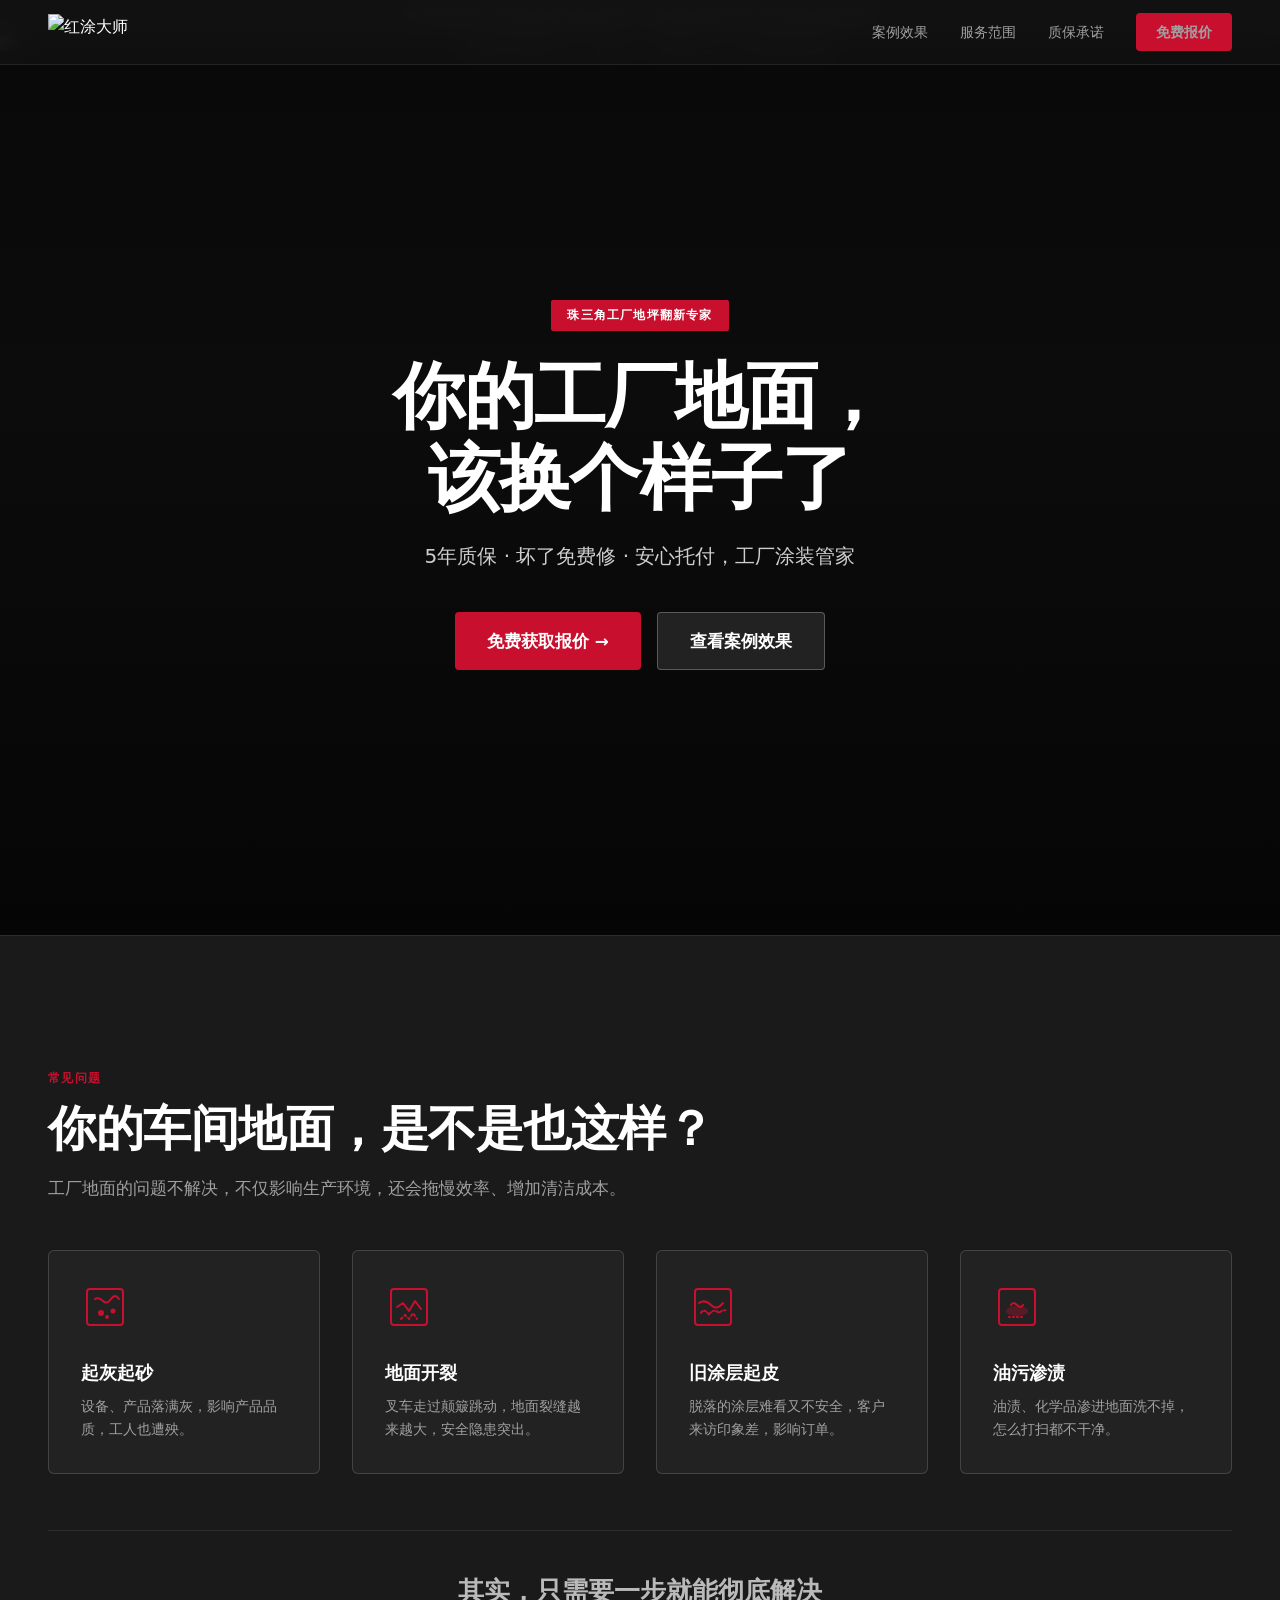
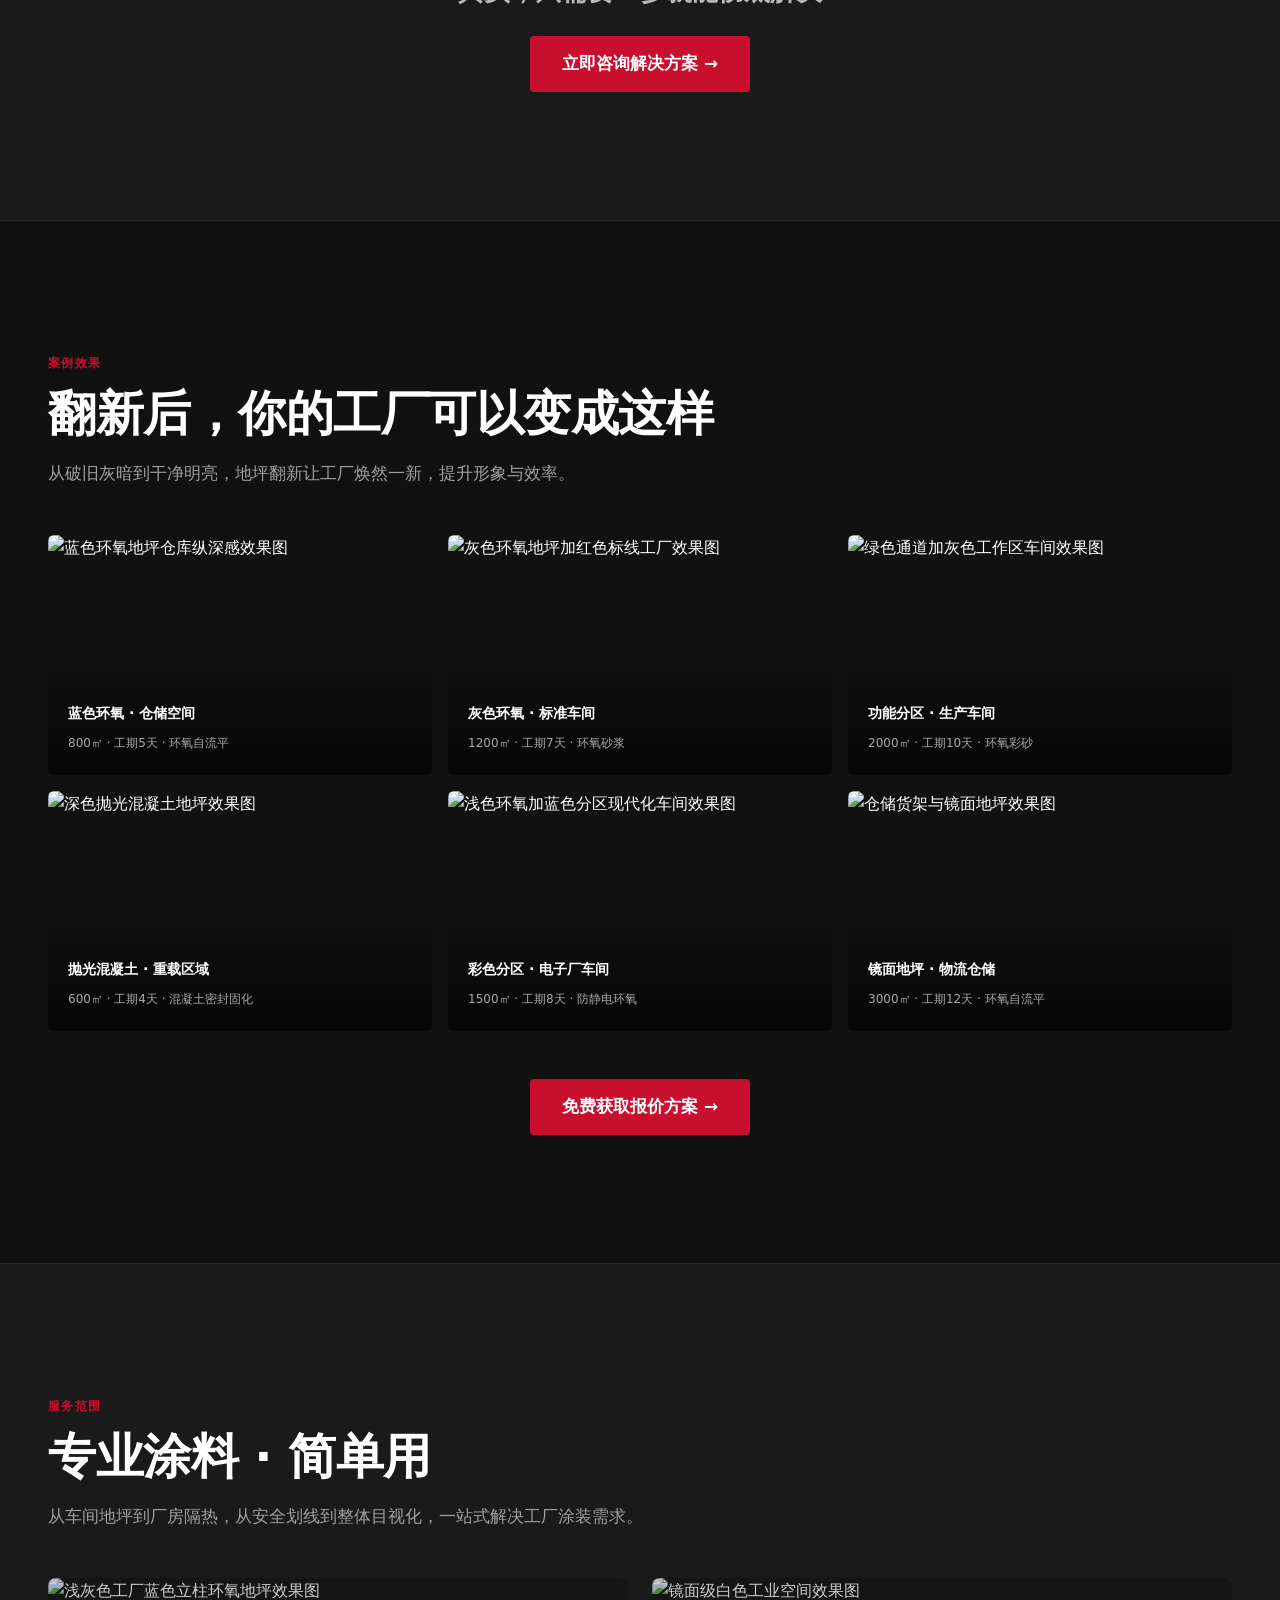
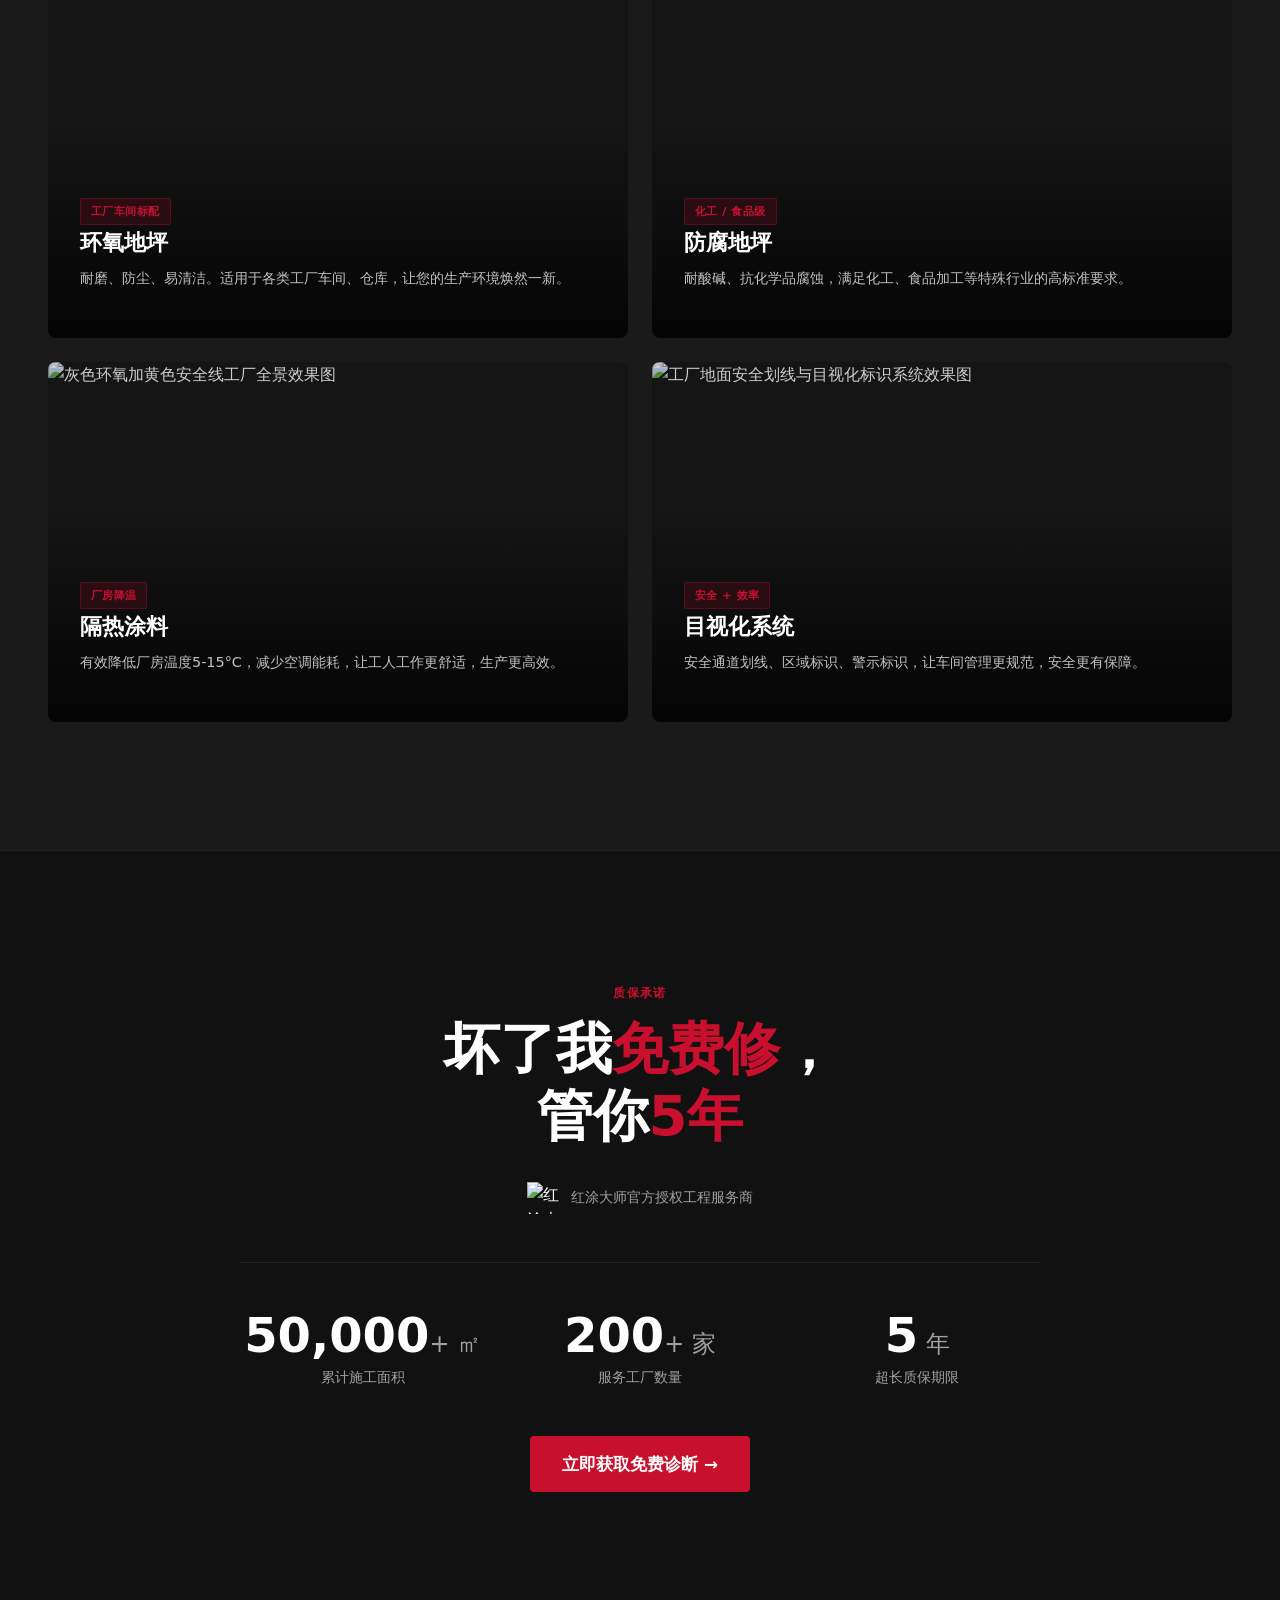
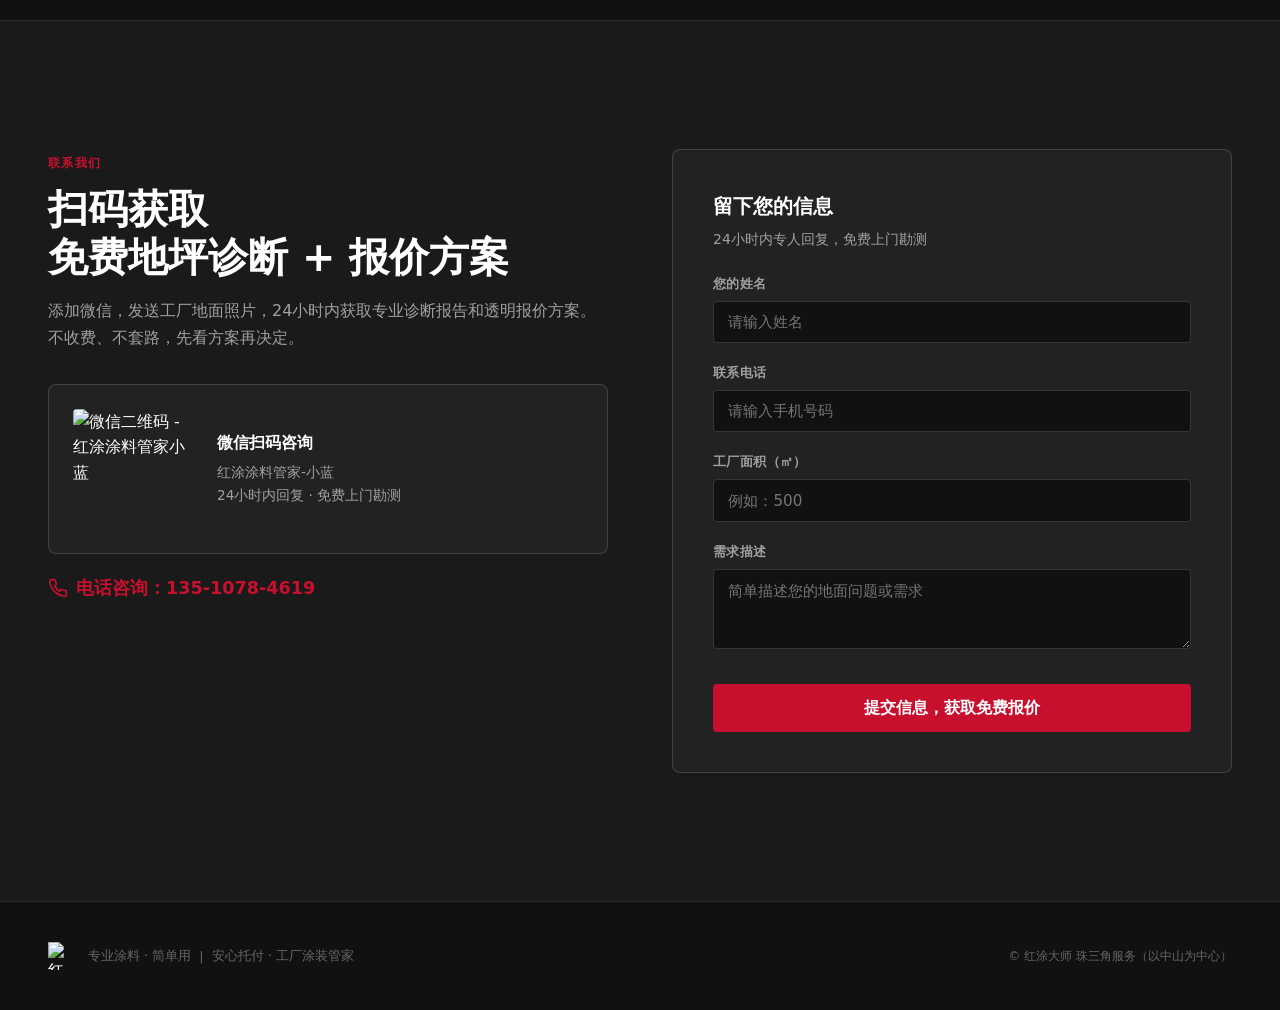
==== index.html @ c8023816 "Deploy website" ====
<!DOCTYPE html>
<html lang="zh-CN">
<head>
<meta charset="UTF-8">
<meta name="viewport" content="width=device-width, initial-scale=1.0">
<title>红涂大师 — 珠三角工厂地坪翻新专家</title>
<style>
:root {
  --color-canvas: #111111;
  --color-surface: #1a1a1a;
  --color-surface-2: #222222;
  --color-ink: #ffffff;
  --color-muted: #a0a0a0;
  --color-muted-2: #666666;
  --color-brand: #C8102E;
  --color-brand-dark: #a00d24;
  --color-overlay: rgba(0, 0, 0, 0.65);
  --color-overlay-heavy: rgba(0, 0, 0, 0.8);
  --color-rule: rgba(255, 255, 255, 0.08);
  --color-rule-light: rgba(255, 255, 255, 0.15);
  --font-display: system-ui, -apple-system, "PingFang SC", "Microsoft YaHei", sans-serif;
  --font-body: system-ui, -apple-system, "PingFang SC", "Hiragino Sans GB", "Microsoft YaHei", sans-serif;
  --max-width: 1280px;
  --section-padding: clamp(4rem, 10vw, 8rem);
  --side-padding: clamp(1.25rem, 4vw, 3rem);
}

*, *::before, *::after {
  box-sizing: border-box;
  margin: 0;
  padding: 0;
}

html {
  scroll-behavior: smooth;
  -webkit-text-size-adjust: 100%;
}

body {
  font-family: var(--font-body);
  background-color: var(--color-canvas);
  color: var(--color-ink);
  line-height: 1.6;
  font-size: 16px;
  overflow-x: hidden;
  -webkit-font-smoothing: antialiased;
}

img {
  max-width: 100%;
  height: auto;
  display: block;
}

a {
  color: inherit;
  text-decoration: none;
}

/* ── Disclaimer ── */
.disclaimer {
  background: var(--color-surface-2);
  color: var(--color-muted);
  font-size: 0.75rem;
  text-align: center;
  padding: 0.5rem var(--side-padding);
  line-height: 1.5;
  border-bottom: 1px solid var(--color-rule);
}

/* ── Header ── */
.site-header {
  position: fixed;
  top: 0;
  left: 0;
  right: 0;
  z-index: 100;
  background: rgba(17, 17, 17, 0.92);
  backdrop-filter: blur(12px);
  -webkit-backdrop-filter: blur(12px);
  border-bottom: 1px solid var(--color-rule);
  padding: 0 var(--side-padding);
}

.header-inner {
  max-width: var(--max-width);
  margin: 0 auto;
  display: flex;
  align-items: center;
  justify-content: space-between;
  height: 64px;
}

.logo-link img {
  height: 36px;
  width: auto;
}

.header-nav {
  display: flex;
  align-items: center;
  gap: 2rem;
}

.header-nav a {
  font-size: 0.875rem;
  color: var(--color-muted);
  transition: color 0.2s;
}

.header-nav a:hover {
  color: var(--color-ink);
}

.header-cta {
  display: inline-flex;
  align-items: center;
  background: var(--color-brand);
  color: #fff;
  font-size: 0.875rem;
  font-weight: 600;
  padding: 0.5rem 1.25rem;
  border-radius: 4px;
  transition: background 0.2s;
}

.header-cta:hover {
  background: var(--color-brand-dark);
}

/* ── Hero ── */
.hero {
  position: relative;
  min-height: 100vh;
  display: flex;
  align-items: center;
  justify-content: center;
  text-align: center;
  overflow: hidden;
}

.hero-bg {
  position: absolute;
  inset: 0;
  z-index: 0;
}

.hero-bg img {
  width: 100%;
  height: 100%;
  object-fit: cover;
}

.hero-overlay {
  position: absolute;
  inset: 0;
  background: linear-gradient(
    to bottom,
    rgba(0, 0, 0, 0.5) 0%,
    rgba(0, 0, 0, 0.3) 40%,
    rgba(0, 0, 0, 0.7) 100%
  );
  z-index: 1;
}

.hero-content {
  position: relative;
  z-index: 2;
  max-width: 860px;
  padding: var(--section-padding) var(--side-padding);
}

.hero-badge {
  display: inline-block;
  background: var(--color-brand);
  color: #fff;
  font-size: 0.75rem;
  font-weight: 700;
  letter-spacing: 0.1em;
  padding: 0.35rem 1rem;
  border-radius: 2px;
  margin-bottom: 1.5rem;
  text-transform: uppercase;
}

.hero h1 {
  font-family: var(--font-display);
  font-size: clamp(2.5rem, 6vw, 4.5rem);
  font-weight: 800;
  line-height: 1.15;
  letter-spacing: -0.02em;
  margin-bottom: 1.25rem;
}

.hero-sub {
  font-size: clamp(1rem, 2vw, 1.25rem);
  color: rgba(255, 255, 255, 0.8);
  margin-bottom: 2.5rem;
  line-height: 1.6;
}

.hero-cta-group {
  display: flex;
  flex-wrap: wrap;
  gap: 1rem;
  justify-content: center;
}

.btn-primary {
  display: inline-flex;
  align-items: center;
  gap: 0.5rem;
  background: var(--color-brand);
  color: #fff;
  font-size: 1.05rem;
  font-weight: 700;
  padding: 0.9rem 2rem;
  border-radius: 4px;
  transition: background 0.2s, transform 0.15s;
}

.btn-primary:hover {
  background: var(--color-brand-dark);
  transform: translateY(-1px);
}

.btn-secondary {
  display: inline-flex;
  align-items: center;
  gap: 0.5rem;
  background: rgba(255, 255, 255, 0.1);
  border: 1px solid rgba(255, 255, 255, 0.25);
  color: #fff;
  font-size: 1.05rem;
  font-weight: 600;
  padding: 0.9rem 2rem;
  border-radius: 4px;
  transition: background 0.2s;
}

.btn-secondary:hover {
  background: rgba(255, 255, 255, 0.18);
}

/* ── Focus & Motion ── */
a:focus-visible,
button:focus-visible,
input:focus-visible,
select:focus-visible,
textarea:focus-visible {
  outline: 2px solid var(--color-brand);
  outline-offset: 2px;
}

@media (prefers-reduced-motion: reduce) {
  html { scroll-behavior: auto; }
  *, *::before, *::after {
    transition-duration: 0s !important;
    animation-duration: 0s !important;
  }
}

/* ── Section common ── */
.section {
  padding: var(--section-padding) var(--side-padding);
}

.section-inner {
  max-width: var(--max-width);
  margin: 0 auto;
}

.section-label {
  display: inline-block;
  font-size: 0.75rem;
  font-weight: 700;
  color: var(--color-brand);
  letter-spacing: 0.12em;
  text-transform: uppercase;
  margin-bottom: 0.75rem;
}

.section-title {
  font-family: var(--font-display);
  font-size: clamp(1.75rem, 4vw, 3rem);
  font-weight: 800;
  line-height: 1.2;
  letter-spacing: -0.01em;
  margin-bottom: 1rem;
}

.section-desc {
  font-size: 1.05rem;
  color: var(--color-muted);
  max-width: 640px;
  line-height: 1.7;
}

/* ── Pain Points ── */
.pain-section {
  background: var(--color-surface);
  border-top: 1px solid var(--color-rule);
  border-bottom: 1px solid var(--color-rule);
}

.pain-grid {
  display: grid;
  grid-template-columns: repeat(auto-fit, minmax(260px, 1fr));
  gap: 2rem;
  margin-top: 3rem;
}

.pain-card {
  padding: 2rem;
  background: var(--color-surface-2);
  border: 1px solid var(--color-rule-light);
  border-radius: 6px;
}

.pain-icon {
  width: 48px;
  height: 48px;
  margin-bottom: 1.25rem;
  color: var(--color-brand);
}

.pain-card h3 {
  font-size: 1.1rem;
  font-weight: 700;
  margin-bottom: 0.5rem;
}

.pain-card p {
  font-size: 0.9rem;
  color: var(--color-muted);
  line-height: 1.6;
}

.pain-cta {
  text-align: center;
  margin-top: 3.5rem;
  padding-top: 2.5rem;
  border-top: 1px solid var(--color-rule);
}

.pain-cta p {
  font-size: clamp(1.25rem, 2.5vw, 1.6rem);
  font-weight: 600;
  color: rgba(255, 255, 255, 0.7);
  margin-bottom: 1.5rem;
}

/* ── Gallery ── */
.gallery-section {
  background: var(--color-canvas);
}

.gallery-grid {
  display: grid;
  grid-template-columns: repeat(3, 1fr);
  gap: 1rem;
  margin-top: 3rem;
}

.gallery-item {
  position: relative;
  border-radius: 6px;
  overflow: hidden;
  aspect-ratio: 16 / 10;
}

.gallery-item img {
  width: 100%;
  height: 100%;
  object-fit: cover;
  transition: transform 0.4s ease;
}

.gallery-item:hover img {
  transform: scale(1.03);
}

.gallery-item-overlay {
  position: absolute;
  inset: 0;
  background: linear-gradient(to top, rgba(0,0,0,0.7) 0%, transparent 50%);
  display: flex;
  align-items: flex-end;
  padding: 1.25rem;
}

.gallery-item-info h4 {
  font-size: 0.9rem;
  font-weight: 600;
  margin-bottom: 0.25rem;
}

.gallery-item-info span {
  font-size: 0.75rem;
  color: rgba(255, 255, 255, 0.65);
}

.gallery-cta {
  text-align: center;
  margin-top: 3rem;
}

/* ── Services ── */
.services-section {
  background: var(--color-surface);
  border-top: 1px solid var(--color-rule);
}

.services-grid {
  display: grid;
  grid-template-columns: repeat(2, 1fr);
  gap: 1.5rem;
  margin-top: 3rem;
}

.service-card {
  position: relative;
  border-radius: 8px;
  overflow: hidden;
  min-height: 360px;
  display: flex;
  align-items: flex-end;
}

.service-card-bg {
  position: absolute;
  inset: 0;
}

.service-card-bg img {
  width: 100%;
  height: 100%;
  object-fit: cover;
}

.service-card-overlay {
  position: absolute;
  inset: 0;
  background: linear-gradient(to top, rgba(0,0,0,0.85) 0%, rgba(0,0,0,0.2) 60%);
}

.service-card-content {
  position: relative;
  z-index: 2;
  padding: 2rem;
  width: 100%;
}

.service-card-content h3 {
  font-size: 1.4rem;
  font-weight: 700;
  margin-bottom: 0.5rem;
}

.service-card-content p {
  font-size: 0.9rem;
  color: rgba(255, 255, 255, 0.75);
  line-height: 1.5;
  margin-bottom: 1rem;
}

.service-tag {
  display: inline-block;
  font-size: 0.7rem;
  font-weight: 700;
  color: var(--color-brand);
  background: rgba(200, 16, 46, 0.15);
  border: 1px solid rgba(200, 16, 46, 0.3);
  padding: 0.2rem 0.6rem;
  border-radius: 2px;
  letter-spacing: 0.05em;
}

/* ── Trust ── */
.trust-section {
  background: var(--color-canvas);
  text-align: center;
  border-top: 1px solid var(--color-rule);
}

.trust-hero-text {
  font-family: var(--font-display);
  font-size: clamp(2rem, 5vw, 3.5rem);
  font-weight: 800;
  line-height: 1.2;
  margin-bottom: 1rem;
}

.trust-hero-text span {
  color: var(--color-brand);
}

.trust-logo-line {
  display: flex;
  align-items: center;
  justify-content: center;
  gap: 0.75rem;
  margin-top: 2rem;
  margin-bottom: 3rem;
}

.trust-logo-line img {
  height: 32px;
  width: auto;
}

.trust-logo-line span {
  font-size: 0.9rem;
  color: var(--color-muted);
  font-weight: 500;
}

.trust-stats {
  display: grid;
  grid-template-columns: repeat(3, 1fr);
  gap: 2rem;
  max-width: 800px;
  margin: 0 auto;
  padding-top: 3rem;
  border-top: 1px solid var(--color-rule);
}

.trust-stat-value {
  font-family: var(--font-display);
  font-size: clamp(2rem, 4vw, 3rem);
  font-weight: 800;
  color: var(--color-ink);
  line-height: 1;
  margin-bottom: 0.5rem;
}

.trust-stat-value span {
  font-size: 0.5em;
  font-weight: 500;
  color: var(--color-muted);
}

.trust-stat-label {
  font-size: 0.85rem;
  color: var(--color-muted);
}

/* ── CTA / Contact ── */
.contact-section {
  background: var(--color-surface);
  border-top: 1px solid var(--color-rule);
}

.contact-inner {
  display: grid;
  grid-template-columns: 1fr 1fr;
  gap: 4rem;
  align-items: start;
}

.contact-left h2 {
  font-size: clamp(1.75rem, 3.5vw, 2.5rem);
  font-weight: 800;
  line-height: 1.2;
  margin-bottom: 1rem;
}

.contact-left p {
  font-size: 1rem;
  color: var(--color-muted);
  line-height: 1.7;
  margin-bottom: 2rem;
}

.qr-block {
  display: flex;
  align-items: center;
  gap: 1.5rem;
  padding: 1.5rem;
  background: var(--color-surface-2);
  border: 1px solid var(--color-rule-light);
  border-radius: 8px;
}

.qr-block img {
  width: 120px;
  height: 120px;
  border-radius: 4px;
  flex-shrink: 0;
}

.qr-info h4 {
  font-size: 1rem;
  font-weight: 700;
  margin-bottom: 0.35rem;
}

.qr-info p {
  font-size: 0.85rem;
  color: var(--color-muted);
  margin-bottom: 0;
}

.phone-link {
  display: inline-flex;
  align-items: center;
  gap: 0.5rem;
  margin-top: 1.25rem;
  font-size: 1.1rem;
  font-weight: 600;
  color: var(--color-brand);
}

.contact-form {
  background: var(--color-surface-2);
  border: 1px solid var(--color-rule-light);
  border-radius: 8px;
  padding: 2.5rem;
}

.contact-form h3 {
  font-size: 1.25rem;
  font-weight: 700;
  margin-bottom: 0.35rem;
}

.contact-form .form-desc {
  font-size: 0.875rem;
  color: var(--color-muted);
  margin-bottom: 1.5rem;
}

.form-group {
  margin-bottom: 1.25rem;
}

.form-group label {
  display: block;
  font-size: 0.8rem;
  font-weight: 600;
  color: var(--color-muted);
  margin-bottom: 0.4rem;
  letter-spacing: 0.03em;
}

.form-group input,
.form-group select,
.form-group textarea {
  width: 100%;
  padding: 0.7rem 0.9rem;
  font-size: 0.95rem;
  font-family: var(--font-body);
  background: var(--color-canvas);
  color: var(--color-ink);
  border: 1px solid var(--color-rule-light);
  border-radius: 4px;
  outline: none;
  transition: border-color 0.2s;
}

.form-group input:focus,
.form-group select:focus,
.form-group textarea:focus {
  border-color: var(--color-brand);
}

.form-group textarea {
  min-height: 80px;
  resize: vertical;
}

.form-submit {
  width: 100%;
  background: var(--color-brand);
  color: #fff;
  font-size: 1rem;
  font-weight: 700;
  padding: 0.85rem;
  border: none;
  border-radius: 4px;
  cursor: pointer;
  transition: background 0.2s;
  margin-top: 0.5rem;
}

.form-submit:hover {
  background: var(--color-brand-dark);
}

/* ── Footer ── */
.site-footer {
  padding: 2.5rem var(--side-padding);
  border-top: 1px solid var(--color-rule);
  background: var(--color-canvas);
}

.footer-inner {
  max-width: var(--max-width);
  margin: 0 auto;
  display: flex;
  align-items: center;
  justify-content: space-between;
  flex-wrap: wrap;
  gap: 1rem;
}

.footer-left {
  display: flex;
  align-items: center;
  gap: 0.75rem;
}

.footer-left img {
  height: 28px;
  width: auto;
}

.footer-left span {
  font-size: 0.8rem;
  color: var(--color-muted-2);
}

.footer-right {
  font-size: 0.75rem;
  color: var(--color-muted-2);
}

/* ── Responsive ── */
@media (max-width: 1024px) {
  .services-grid {
    grid-template-columns: 1fr 1fr;
  }
}

@media (max-width: 768px) {
  .header-nav {
    display: none;
  }

  .gallery-grid {
    grid-template-columns: 1fr 1fr;
  }

  .services-grid {
    grid-template-columns: 1fr;
  }

  .service-card {
    min-height: 280px;
  }

  .trust-stats {
    grid-template-columns: 1fr;
    gap: 1.5rem;
  }

  .contact-inner {
    grid-template-columns: 1fr;
    gap: 2.5rem;
  }

  .qr-block {
    flex-direction: column;
    text-align: center;
  }

  .footer-inner {
    flex-direction: column;
    text-align: center;
  }
}

@media (max-width: 480px) {
  .gallery-grid {
    grid-template-columns: 1fr;
  }

  .pain-grid {
    grid-template-columns: 1fr;
  }

  .hero-cta-group {
    flex-direction: column;
  }

  .hero-cta-group a {
    width: 100%;
    justify-content: center;
  }
}

/* ── Print ── */
@media print {
  .site-header,
  .disclaimer {
    position: static;
  }

  .hero {
    min-height: auto;
    page-break-after: always;
  }

  .hero-bg img {
    display: none;
  }

  .hero-overlay {
    background: none;
  }

  .hero-content {
    color: #000;
  }

  .btn-primary,
  .btn-secondary,
  .header-cta {
    border: 1px solid #000;
    background: none;
    color: #000;
  }

  .section {
    padding: 2rem 0;
  }

  .gallery-item-overlay,
  .service-card-overlay {
    background: none;
  }

  .gallery-item-info h4,
  .gallery-item-info span,
  .service-card-content p {
    color: #000;
  }

  body {
    background: #fff;
    color: #000;
  }
}
</style>
</head>
<body>

<!-- Disclaimer -->
<div class="disclaimer">
  📌 本方案中的工业地坪效果图为视觉参考，正式网站需替换为红涂大师自有案例实拍照片
</div>

<!-- Header -->
<header class="site-header">
  <div class="header-inner">
    <a href="#hero" class="logo-link" aria-label="红涂大师首页">
      <img src="https://www.coze.cn/s/iR_iejz07Qk/" alt="红涂大师" width="120" height="36">
    </a>
    <nav class="header-nav" aria-label="主导航">
      <a href="#gallery">案例效果</a>
      <a href="#services">服务范围</a>
      <a href="#trust">质保承诺</a>
      <a href="#contact" class="header-cta">免费报价</a>
    </nav>
  </div>
</header>

<main>

<!-- Hero -->
<section class="hero" id="hero">
  <div class="hero-bg">
    <img src="https://s.coze.cn/image/8NL67F28qdU/" alt="灰色环氧地坪工厂全景——明亮的工厂车间地面效果" width="1920" height="1080">
  </div>
  <div class="hero-overlay" aria-hidden="true"></div>
  <div class="hero-content">
    <div class="hero-badge">珠三角工厂地坪翻新专家</div>
    <h1>你的工厂地面，<br>该换个样子了</h1>
    <p class="hero-sub">5年质保 · 坏了免费修 · 安心托付，工厂涂装管家</p>
    <div class="hero-cta-group">
      <a href="#contact" class="btn-primary">免费获取报价 →</a>
      <a href="#gallery" class="btn-secondary">查看案例效果</a>
    </div>
  </div>
</section>

<!-- Pain Points -->
<section class="section pain-section" id="pain">
  <div class="section-inner">
    <span class="section-label">常见问题</span>
    <h2 class="section-title">你的车间地面，是不是也这样？</h2>
    <p class="section-desc">工厂地面的问题不解决，不仅影响生产环境，还会拖慢效率、增加清洁成本。</p>

    <div class="pain-grid">
      <div class="pain-card">
        <svg class="pain-icon" viewBox="0 0 48 48" fill="none" stroke="currentColor" stroke-width="2" aria-hidden="true">
          <rect x="6" y="6" width="36" height="36" rx="3"/>
          <path d="M14 16 Q18 14 22 18 Q26 22 30 16 Q34 10 38 16" stroke-linecap="round"/>
          <circle cx="20" cy="30" r="2" fill="currentColor"/>
          <circle cx="32" cy="28" r="1.5" fill="currentColor"/>
          <circle cx="26" cy="34" r="1" fill="currentColor"/>
        </svg>
        <h3>起灰起砂</h3>
        <p>设备、产品落满灰，影响产品品质，工人也遭殃。</p>
      </div>

      <div class="pain-card">
        <svg class="pain-icon" viewBox="0 0 48 48" fill="none" stroke="currentColor" stroke-width="2" aria-hidden="true">
          <rect x="6" y="6" width="36" height="36" rx="3"/>
          <path d="M12 24 L18 20 L24 28 L30 18 L36 26" stroke-linecap="round" stroke-linejoin="round"/>
          <path d="M16 36 L20 32 L24 36 L28 30 L32 36" stroke-linecap="round" stroke-dasharray="2 3"/>
        </svg>
        <h3>地面开裂</h3>
        <p>叉车走过颠簸跳动，地面裂缝越来越大，安全隐患突出。</p>
      </div>

      <div class="pain-card">
        <svg class="pain-icon" viewBox="0 0 48 48" fill="none" stroke="currentColor" stroke-width="2" aria-hidden="true">
          <rect x="6" y="6" width="36" height="36" rx="3"/>
          <path d="M10 20 Q16 16 22 22 Q28 28 34 20" stroke-linecap="round"/>
          <path d="M12 30 C14 26 18 28 20 32 C22 28 26 26 30 30 C32 28 36 26 38 28" stroke-linecap="round" stroke-dasharray="2 2"/>
        </svg>
        <h3>旧涂层起皮</h3>
        <p>脱落的涂层难看又不安全，客户来访印象差，影响订单。</p>
      </div>

      <div class="pain-card">
        <svg class="pain-icon" viewBox="0 0 48 48" fill="none" stroke="currentColor" stroke-width="2" aria-hidden="true">
          <rect x="6" y="6" width="36" height="36" rx="3"/>
          <ellipse cx="24" cy="28" rx="10" ry="4" fill="currentColor" opacity="0.3"/>
          <path d="M18 22 Q20 18 24 22 Q28 26 30 22" stroke-linecap="round"/>
          <path d="M16 34 L32 34" stroke-linecap="round" stroke-dasharray="1 3"/>
        </svg>
        <h3>油污渗渍</h3>
        <p>油渍、化学品渗进地面洗不掉，怎么打扫都不干净。</p>
      </div>
    </div>

    <div class="pain-cta">
      <p>其实，只需要一步就能彻底解决</p>
      <a href="#contact" class="btn-primary">立即咨询解决方案 →</a>
    </div>
  </div>
</section>

<!-- Gallery -->
<section class="section gallery-section" id="gallery">
  <div class="section-inner">
    <span class="section-label">案例效果</span>
    <h2 class="section-title">翻新后，你的工厂可以变成这样</h2>
    <p class="section-desc">从破旧灰暗到干净明亮，地坪翻新让工厂焕然一新，提升形象与效率。</p>

    <div class="gallery-grid">
      <div class="gallery-item">
        <img src="https://s.coze.cn/image/rHhu_7RiHEk/" alt="蓝色环氧地坪仓库纵深感效果图" width="640" height="400">
        <div class="gallery-item-overlay">
          <div class="gallery-item-info">
            <h4>蓝色环氧 · 仓储空间</h4>
            <span>800㎡ · 工期5天 · 环氧自流平</span>
          </div>
        </div>
      </div>

      <div class="gallery-item">
        <img src="https://s.coze.cn/image/Gn-lGPOACDo/" alt="灰色环氧地坪加红色标线工厂效果图" width="640" height="400">
        <div class="gallery-item-overlay">
          <div class="gallery-item-info">
            <h4>灰色环氧 · 标准车间</h4>
            <span>1200㎡ · 工期7天 · 环氧砂浆</span>
          </div>
        </div>
      </div>

      <div class="gallery-item">
        <img src="https://s.coze.cn/image/uJZHDNP6n6I/" alt="绿色通道加灰色工作区车间效果图" width="640" height="400">
        <div class="gallery-item-overlay">
          <div class="gallery-item-info">
            <h4>功能分区 · 生产车间</h4>
            <span>2000㎡ · 工期10天 · 环氧彩砂</span>
          </div>
        </div>
      </div>

      <div class="gallery-item">
        <img src="https://s.coze.cn/image/zV9iGZJqAwQ/" alt="深色抛光混凝土地坪效果图" width="640" height="400">
        <div class="gallery-item-overlay">
          <div class="gallery-item-info">
            <h4>抛光混凝土 · 重载区域</h4>
            <span>600㎡ · 工期4天 · 混凝土密封固化</span>
          </div>
        </div>
      </div>

      <div class="gallery-item">
        <img src="https://s.coze.cn/image/J0f4M-n3aMg/" alt="浅色环氧加蓝色分区现代化车间效果图" width="640" height="400">
        <div class="gallery-item-overlay">
          <div class="gallery-item-info">
            <h4>彩色分区 · 电子厂车间</h4>
            <span>1500㎡ · 工期8天 · 防静电环氧</span>
          </div>
        </div>
      </div>

      <div class="gallery-item">
        <img src="https://s.coze.cn/image/mb2vwyQkG94/" alt="仓储货架与镜面地坪效果图" width="640" height="400">
        <div class="gallery-item-overlay">
          <div class="gallery-item-info">
            <h4>镜面地坪 · 物流仓储</h4>
            <span>3000㎡ · 工期12天 · 环氧自流平</span>
          </div>
        </div>
      </div>
    </div>

    <div class="gallery-cta">
      <a href="#contact" class="btn-primary">免费获取报价方案 →</a>
    </div>
  </div>
</section>

<!-- Services -->
<section class="section services-section" id="services">
  <div class="section-inner">
    <span class="section-label">服务范围</span>
    <h2 class="section-title">专业涂料 · 简单用</h2>
    <p class="section-desc">从车间地坪到厂房隔热，从安全划线到整体目视化，一站式解决工厂涂装需求。</p>

    <div class="services-grid">
      <div class="service-card">
        <div class="service-card-bg">
          <img src="https://s.coze.cn/image/XQ27YxQASq0/" alt="浅灰色工厂蓝色立柱环氧地坪效果图" width="640" height="480">
        </div>
        <div class="service-card-overlay" aria-hidden="true"></div>
        <div class="service-card-content">
          <span class="service-tag">工厂车间标配</span>
          <h3>环氧地坪</h3>
          <p>耐磨、防尘、易清洁。适用于各类工厂车间、仓库，让您的生产环境焕然一新。</p>
        </div>
      </div>

      <div class="service-card">
        <div class="service-card-bg">
          <img src="https://s.coze.cn/image/Vzw4lzZAZMY/" alt="镜面级白色工业空间效果图" width="640" height="480">
        </div>
        <div class="service-card-overlay" aria-hidden="true"></div>
        <div class="service-card-content">
          <span class="service-tag">化工 / 食品级</span>
          <h3>防腐地坪</h3>
          <p>耐酸碱、抗化学品腐蚀，满足化工、食品加工等特殊行业的高标准要求。</p>
        </div>
      </div>

      <div class="service-card">
        <div class="service-card-bg">
          <img src="https://s.coze.cn/image/8NL67F28qdU/" alt="灰色环氧加黄色安全线工厂全景效果图" width="640" height="480">
        </div>
        <div class="service-card-overlay" aria-hidden="true"></div>
        <div class="service-card-content">
          <span class="service-tag">厂房降温</span>
          <h3>隔热涂料</h3>
          <p>有效降低厂房温度5-15°C，减少空调能耗，让工人工作更舒适，生产更高效。</p>
        </div>
      </div>

      <div class="service-card">
        <div class="service-card-bg">
          <img src="https://linemarkingaustralia.com.au/_next/image?url=%2Fassets%2Fservices%2Ffactory-floor-line-marking.webp&w=640&q=75" alt="工厂地面安全划线与目视化标识系统效果图" width="640" height="480">
        </div>
        <div class="service-card-overlay" aria-hidden="true"></div>
        <div class="service-card-content">
          <span class="service-tag">安全 + 效率</span>
          <h3>目视化系统</h3>
          <p>安全通道划线、区域标识、警示标识，让车间管理更规范，安全更有保障。</p>
        </div>
      </div>
    </div>
  </div>
</section>

<!-- Trust -->
<section class="section trust-section" id="trust">
  <div class="section-inner">
    <span class="section-label">质保承诺</span>

    <div class="trust-hero-text">
      坏了我<span>免费修</span>，<br>管你<span>5年</span>
    </div>

    <div class="trust-logo-line">
      <img src="https://www.coze.cn/s/hmYeEQXkBps/" alt="红涂大师品牌标识" width="32" height="32">
      <span>红涂大师官方授权工程服务商</span>
    </div>

    <div class="trust-stats">
      <div>
        <div class="trust-stat-value">50,000<span>+ ㎡</span></div>
        <div class="trust-stat-label">累计施工面积</div>
      </div>
      <div>
        <div class="trust-stat-value">200<span>+ 家</span></div>
        <div class="trust-stat-label">服务工厂数量</div>
      </div>
      <div>
        <div class="trust-stat-value">5<span> 年</span></div>
        <div class="trust-stat-label">超长质保期限</div>
      </div>
    </div>

    <div style="text-align: center; margin-top: 3rem;">
      <a href="#contact" class="btn-primary">立即获取免费诊断 →</a>
    </div>
  </div>
</section>

<!-- Contact -->
<section class="section contact-section" id="contact">
  <div class="section-inner">
    <div class="contact-inner">
      <div class="contact-left">
        <span class="section-label">联系我们</span>
        <h2>扫码获取<br>免费地坪诊断 + 报价方案</h2>
        <p>添加微信，发送工厂地面照片，24小时内获取专业诊断报告和透明报价方案。不收费、不套路，先看方案再决定。</p>

        <div class="qr-block">
          <img src="https://www.coze.cn/s/zmg9vopvV5c/" alt="微信二维码 - 红涂涂料管家小蓝" width="120" height="120">
          <div class="qr-info">
            <h4>微信扫码咨询</h4>
            <p>红涂涂料管家-小蓝<br>24小时内回复 · 免费上门勘测</p>
          </div>
        </div>

        <div class="phone-link">
          <svg width="20" height="20" viewBox="0 0 24 24" fill="none" stroke="currentColor" stroke-width="2" aria-hidden="true">
            <path d="M22 16.92v3a2 2 0 01-2.18 2 19.79 19.79 0 01-8.63-3.07 19.5 19.5 0 01-6-6 19.79 19.79 0 01-3.07-8.67A2 2 0 014.11 2h3a2 2 0 012 1.72c.127.96.361 1.903.7 2.81a2 2 0 01-.45 2.11L8.09 9.91a16 16 0 006 6l1.27-1.27a2 2 0 012.11-.45c.907.339 1.85.573 2.81.7A2 2 0 0122 16.92z"/>
          </svg>
          电话咨询：135-1078-4619
        </div>
      </div>

      <div class="contact-form">
        <h3>留下您的信息</h3>
        <p class="form-desc">24小时内专人回复，免费上门勘测</p>

        <div class="form-group">
          <label for="name">您的姓名</label>
          <input type="text" id="name" placeholder="请输入姓名">
        </div>

        <div class="form-group">
          <label for="phone">联系电话</label>
          <input type="tel" id="phone" placeholder="请输入手机号码">
        </div>

        <div class="form-group">
          <label for="area">工厂面积（㎡）</label>
          <input type="text" id="area" placeholder="例如：500">
        </div>

        <div class="form-group">
          <label for="need">需求描述</label>
          <textarea id="need" placeholder="简单描述您的地面问题或需求"></textarea>
        </div>

        <button type="button" class="form-submit">提交信息，获取免费报价</button>
      </div>
    </div>
  </div>
</section>

</main>

<!-- Footer -->
<footer class="site-footer">
  <div class="footer-inner">
    <div class="footer-left">
      <img src="https://www.coze.cn/s/hmYeEQXkBps/" alt="红涂大师" width="28" height="28">
      <span>专业涂料 · 简单用 &nbsp;|&nbsp; 安心托付 · 工厂涂装管家</span>
    </div>
    <div class="footer-right">
      © 红涂大师 珠三角服务（以中山为中心）
    </div>
  </div>
</footer>

</body>
</html>
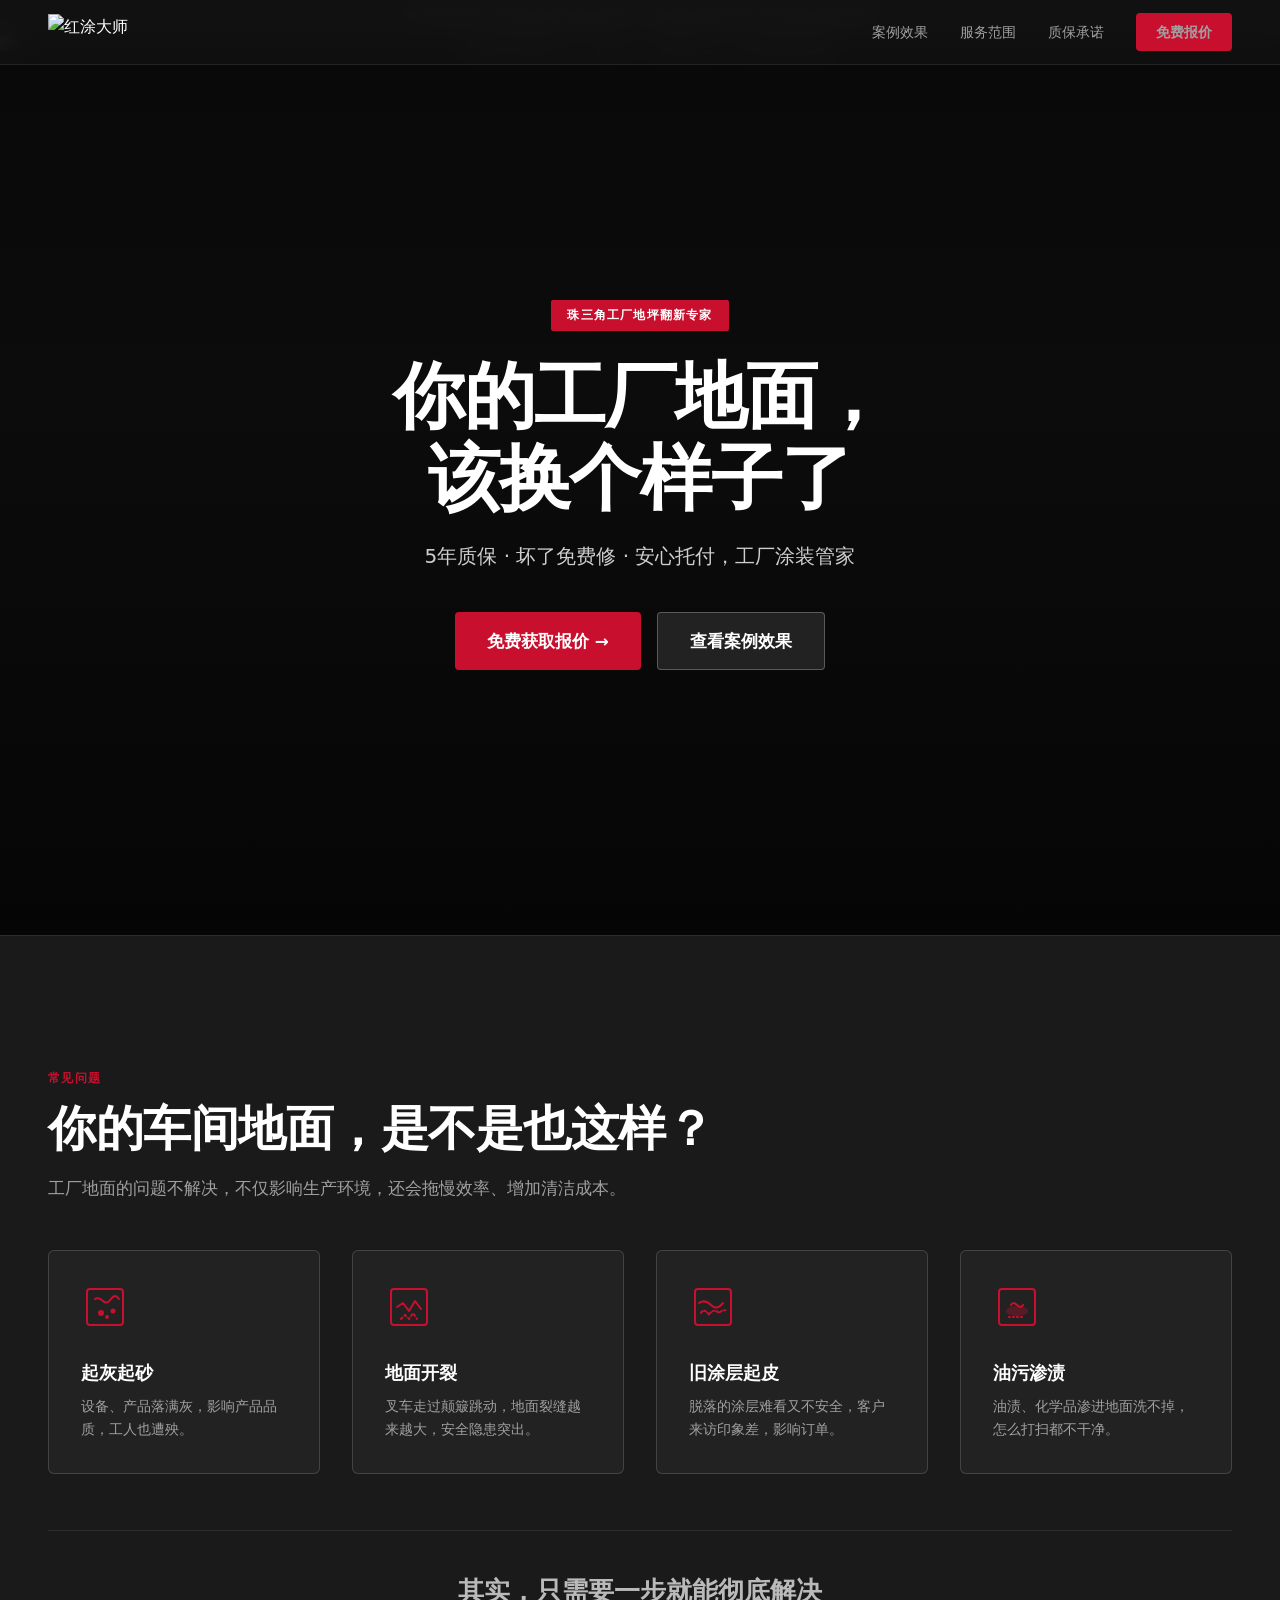
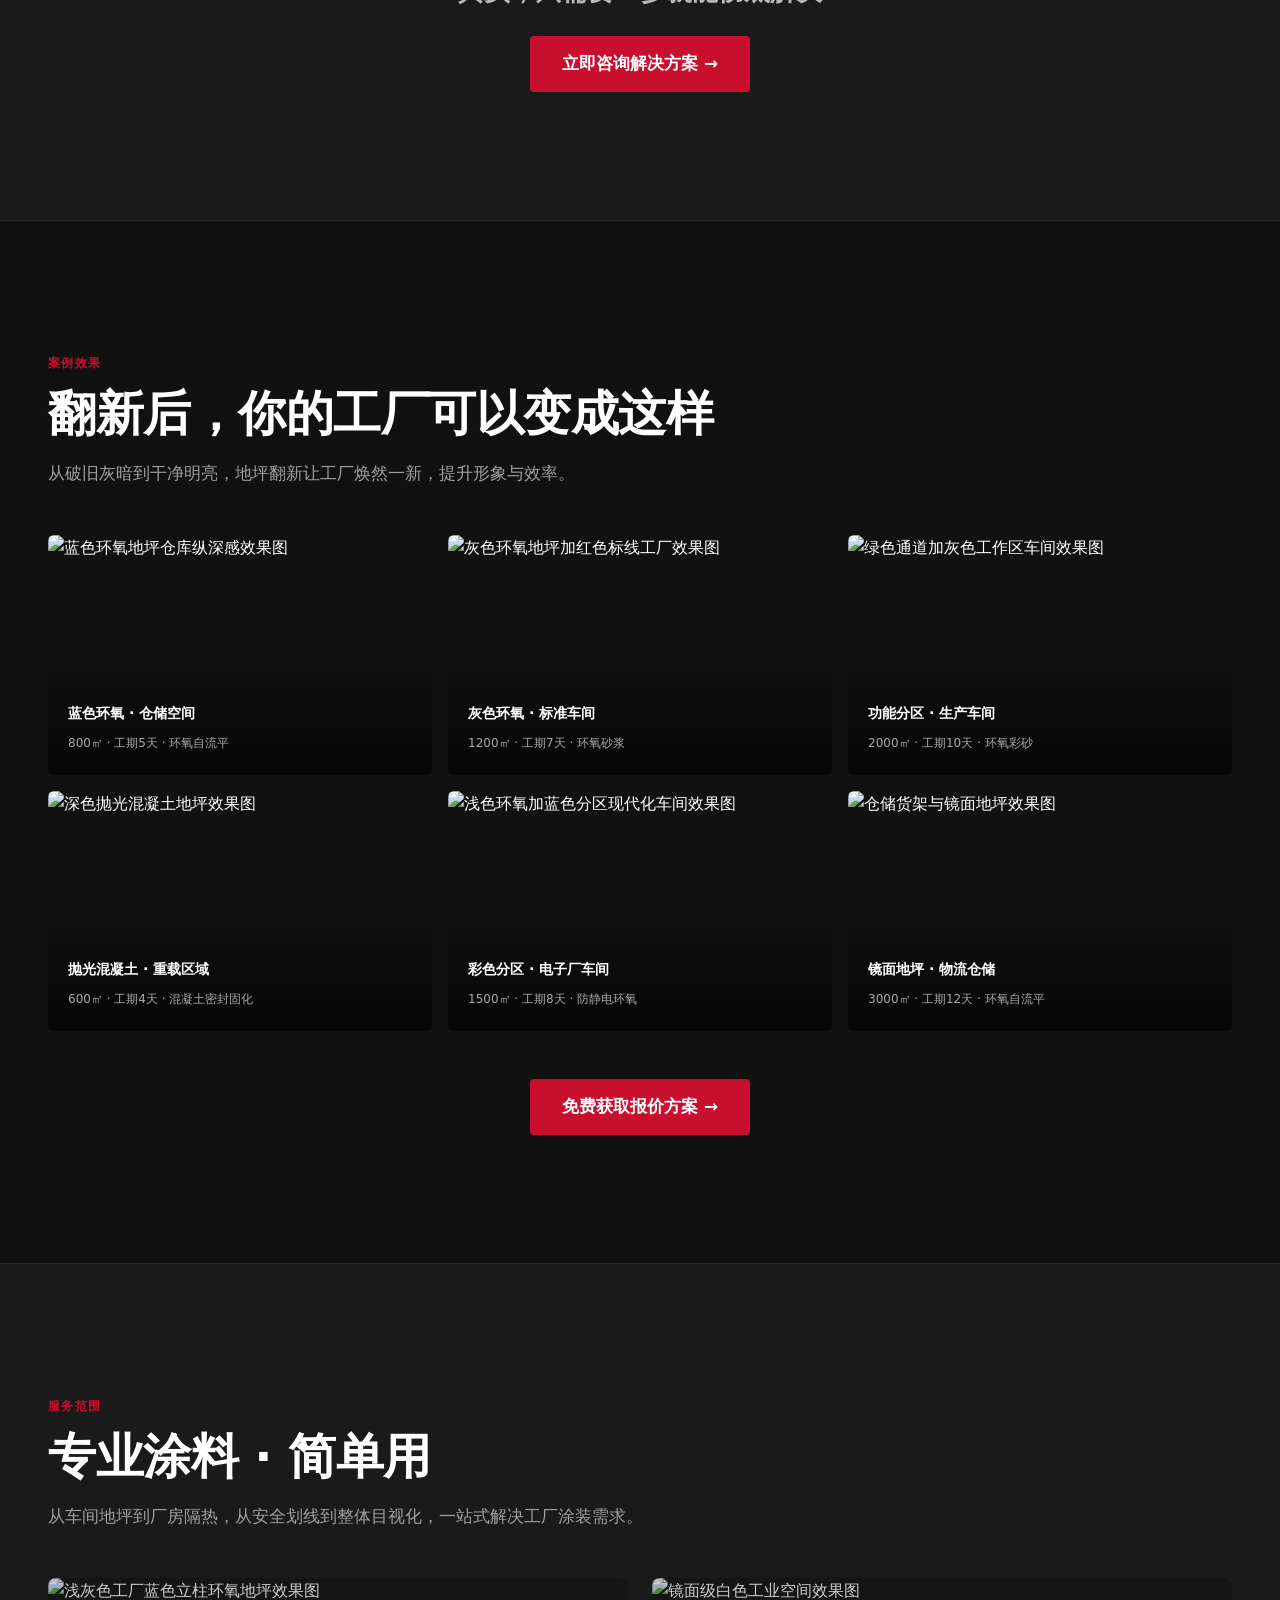
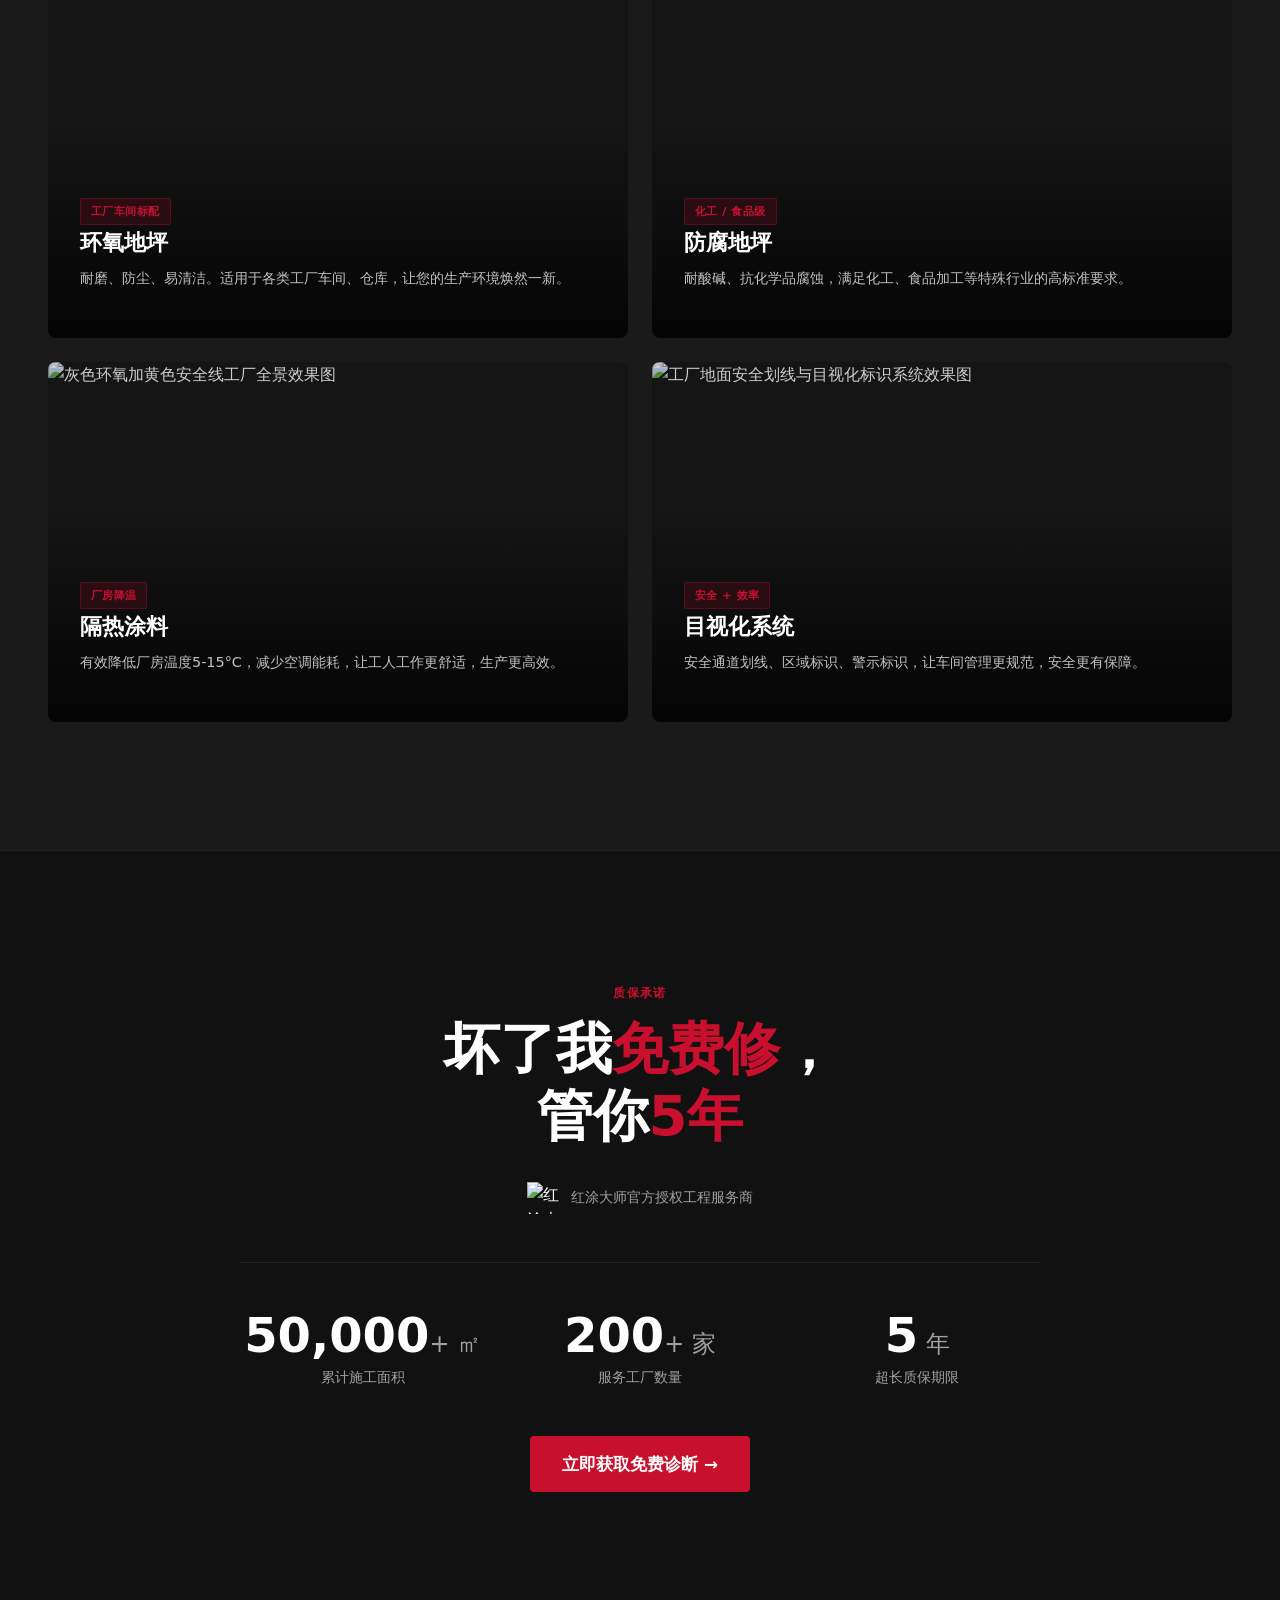
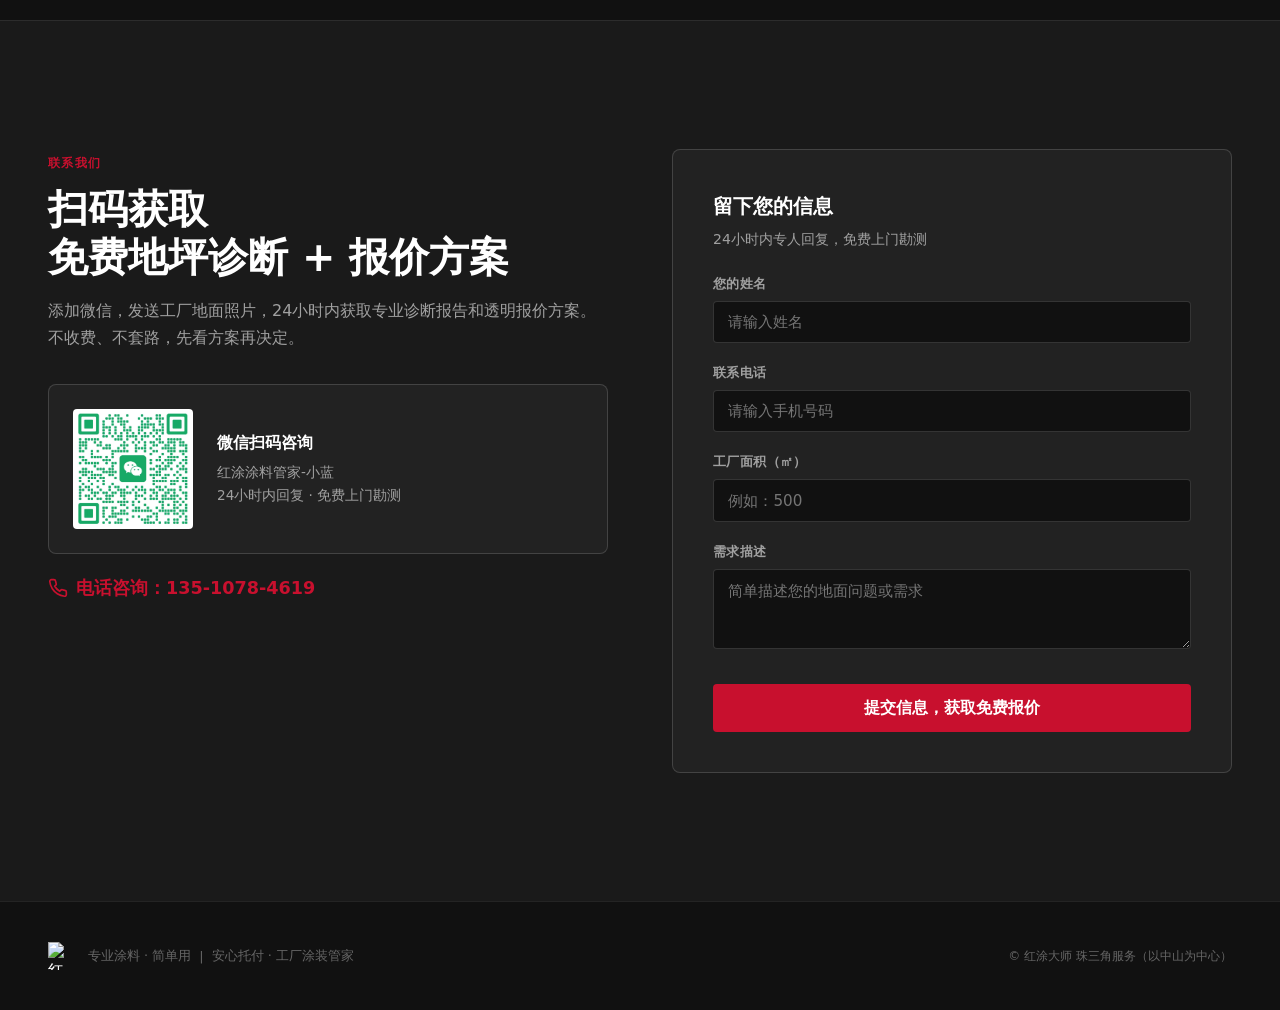
==== commit cf9afbb8: "Fix QR code image path" ====
--- a/index.html
+++ b/index.html
@@ -1122,7 +1122,7 @@
         <p>添加微信，发送工厂地面照片，24小时内获取专业诊断报告和透明报价方案。不收费、不套路，先看方案再决定。</p>
 
         <div class="qr-block">
-          <img src="https://www.coze.cn/s/zmg9vopvV5c/" alt="微信二维码 - 红涂涂料管家小蓝" width="120" height="120">
+          <img src="wechat_qr.png" alt="微信二维码 - 红涂涂料管家小蓝" width="120" height="120">
           <div class="qr-info">
             <h4>微信扫码咨询</h4>
             <p>红涂涂料管家-小蓝<br>24小时内回复 · 免费上门勘测</p>
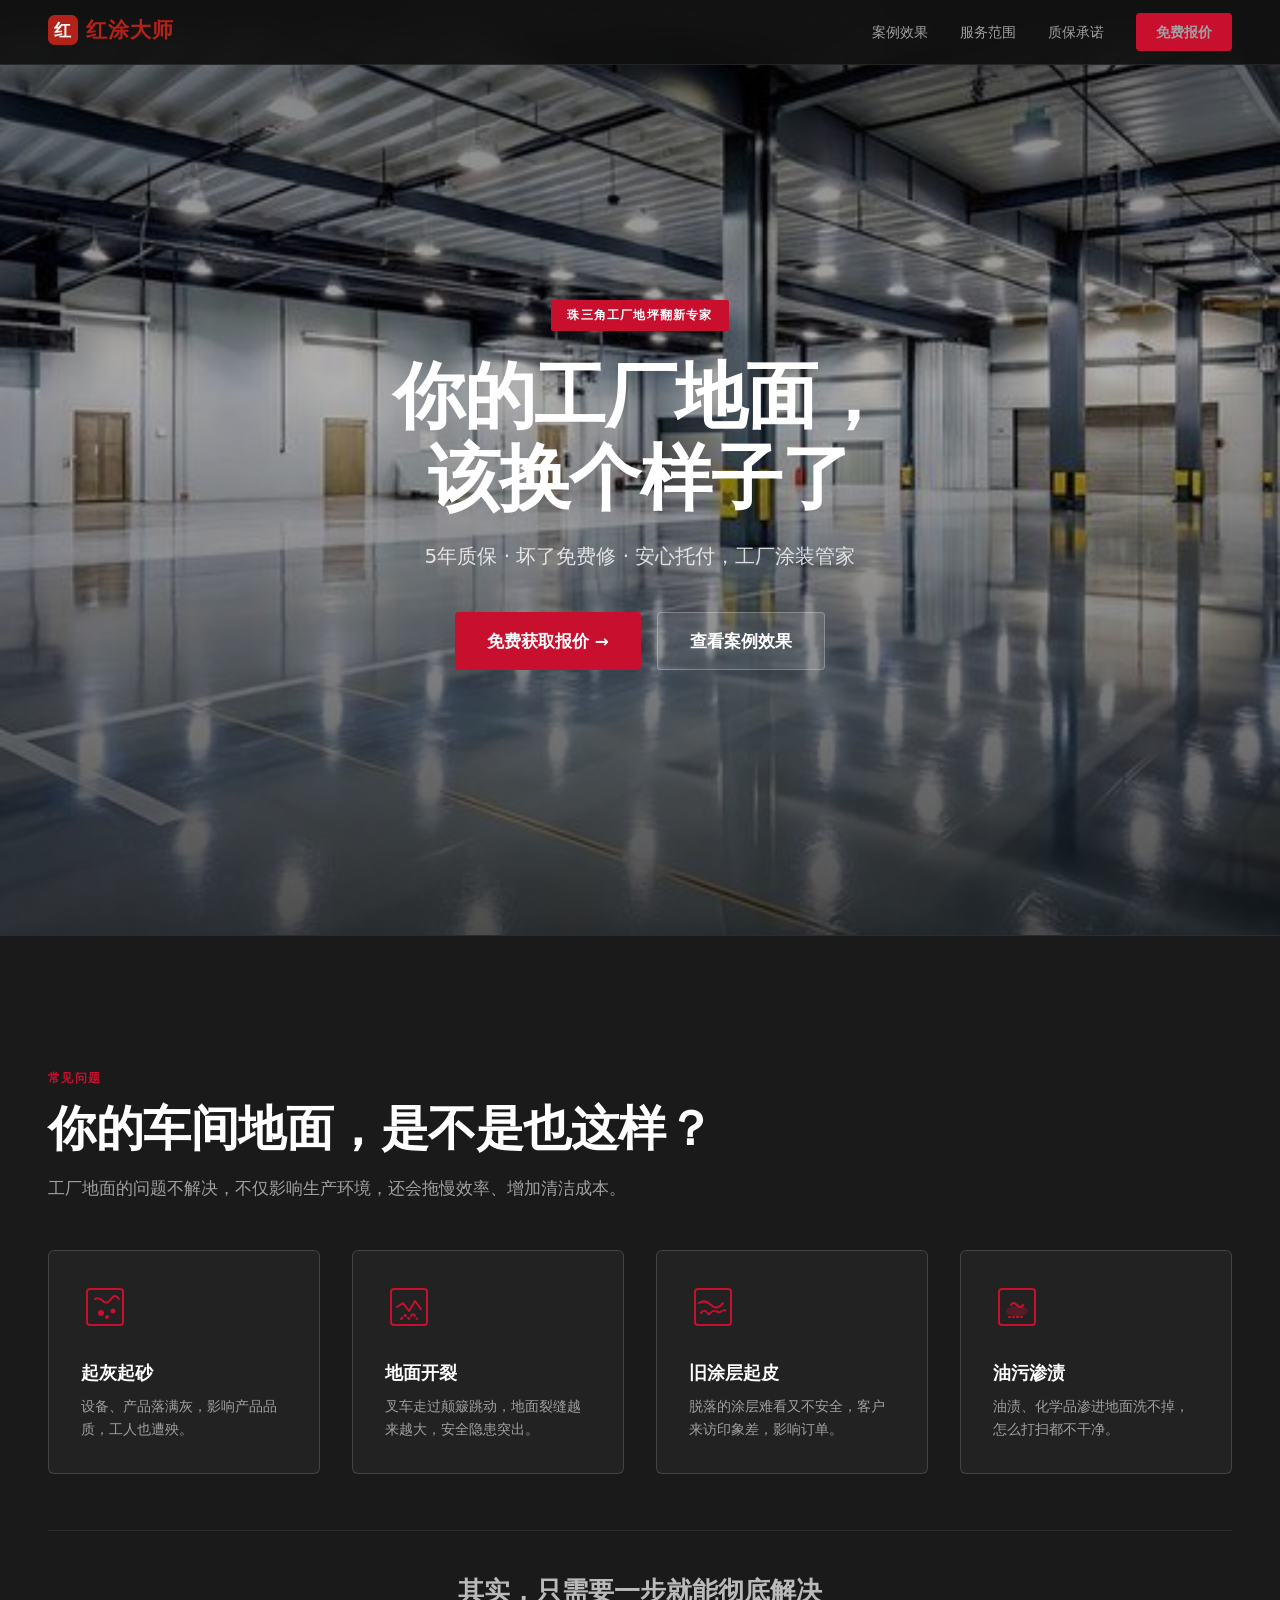
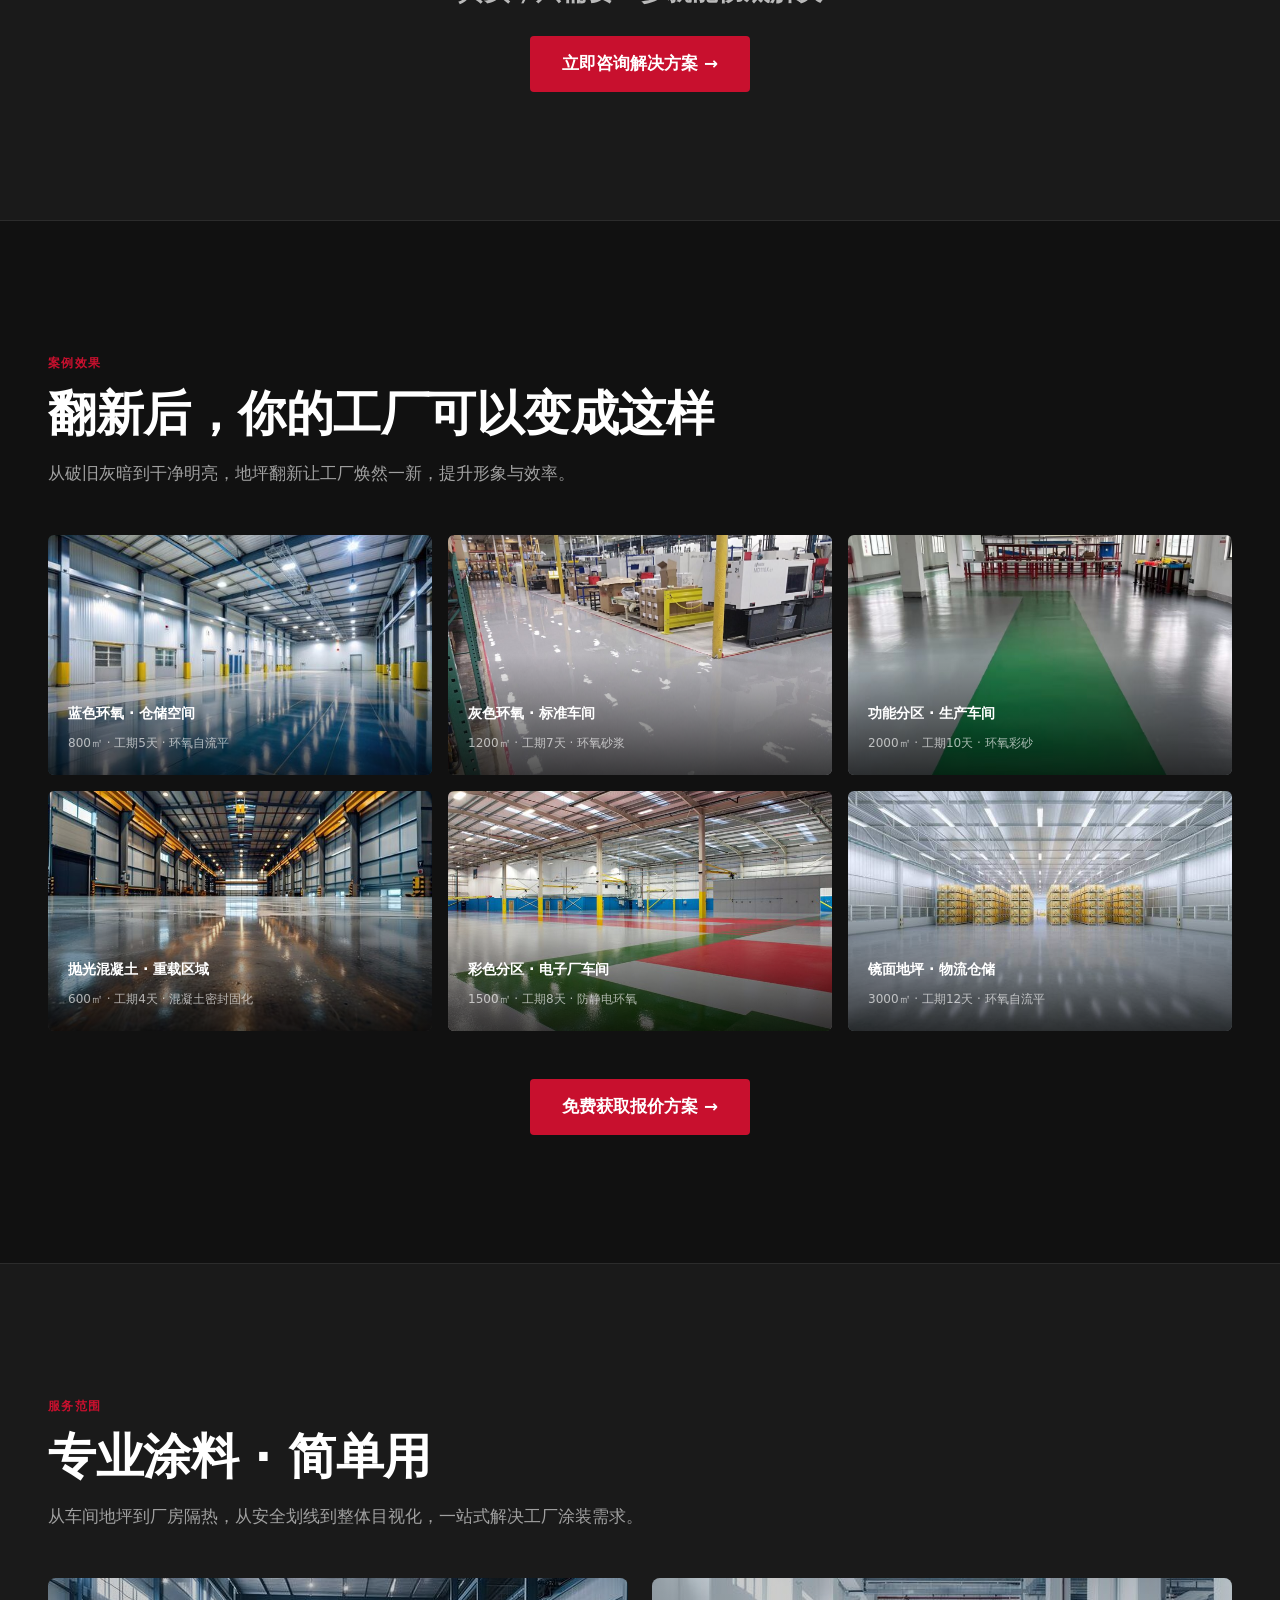
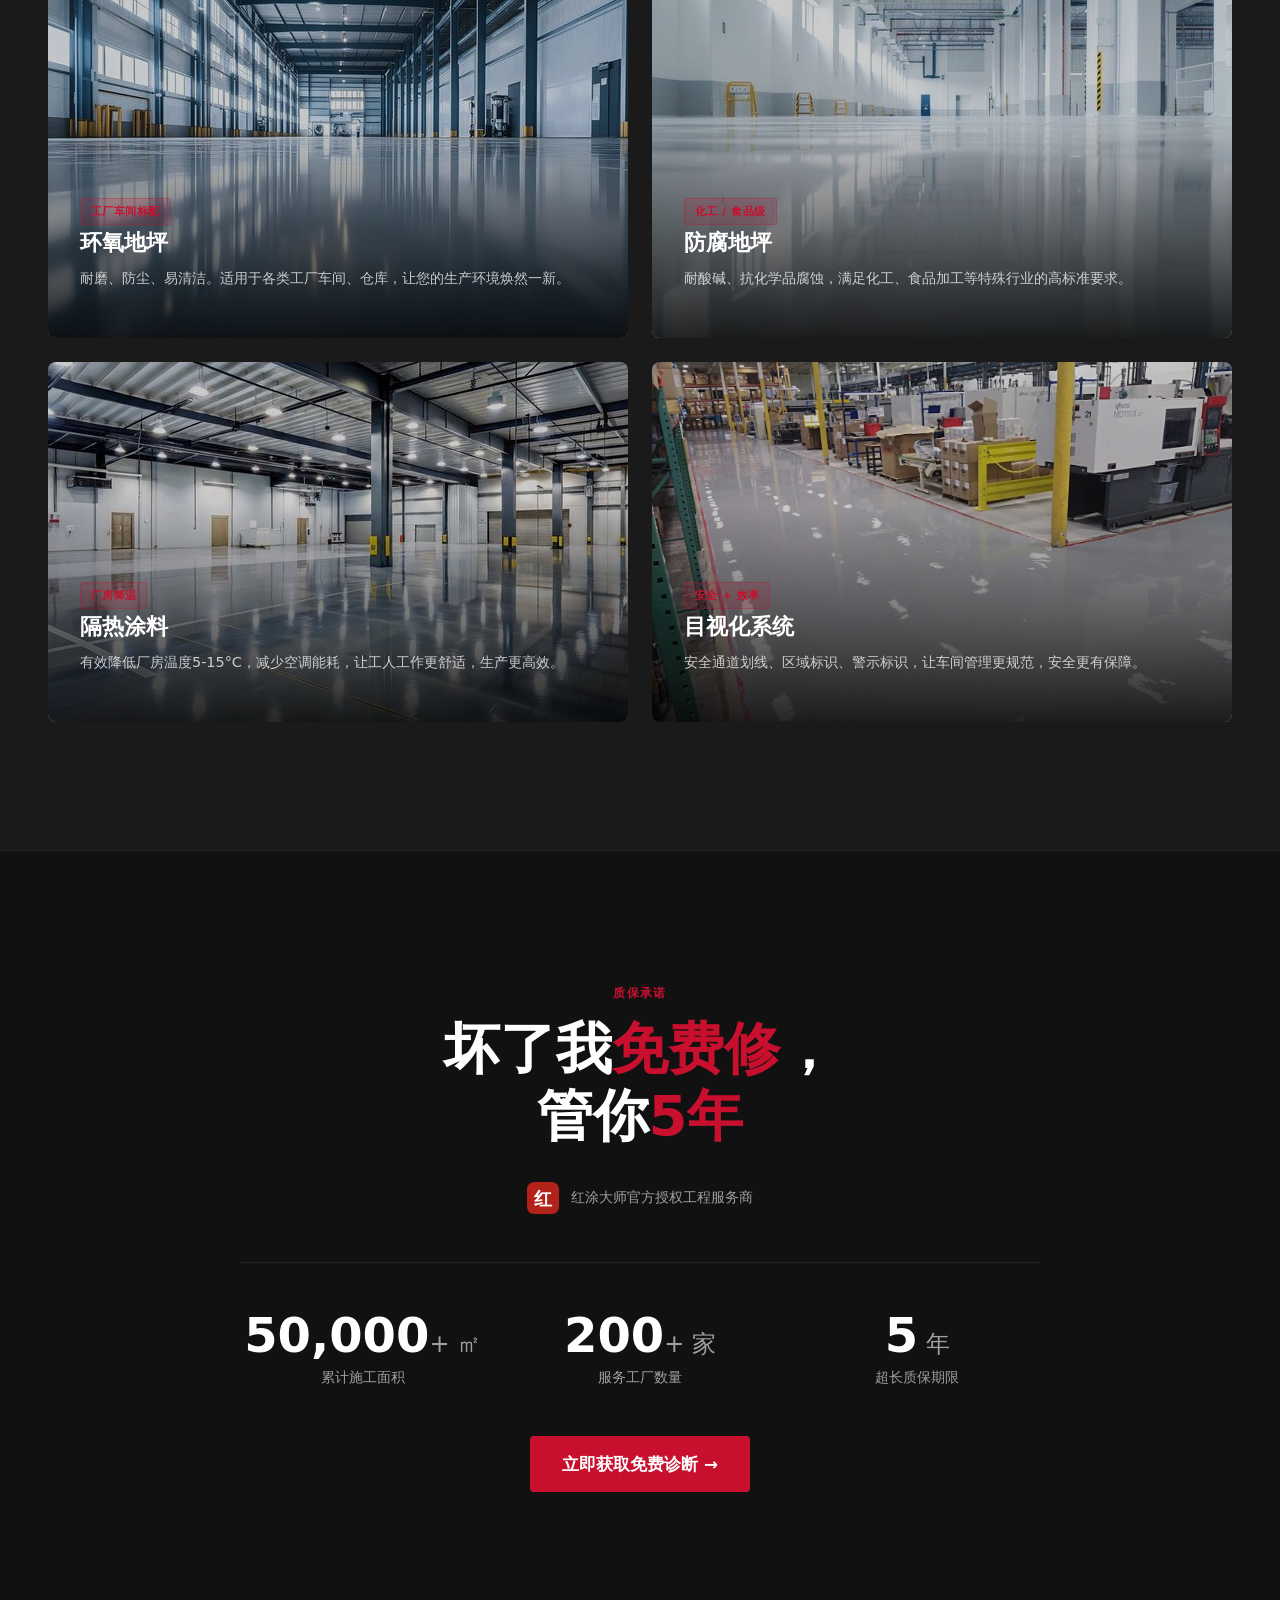
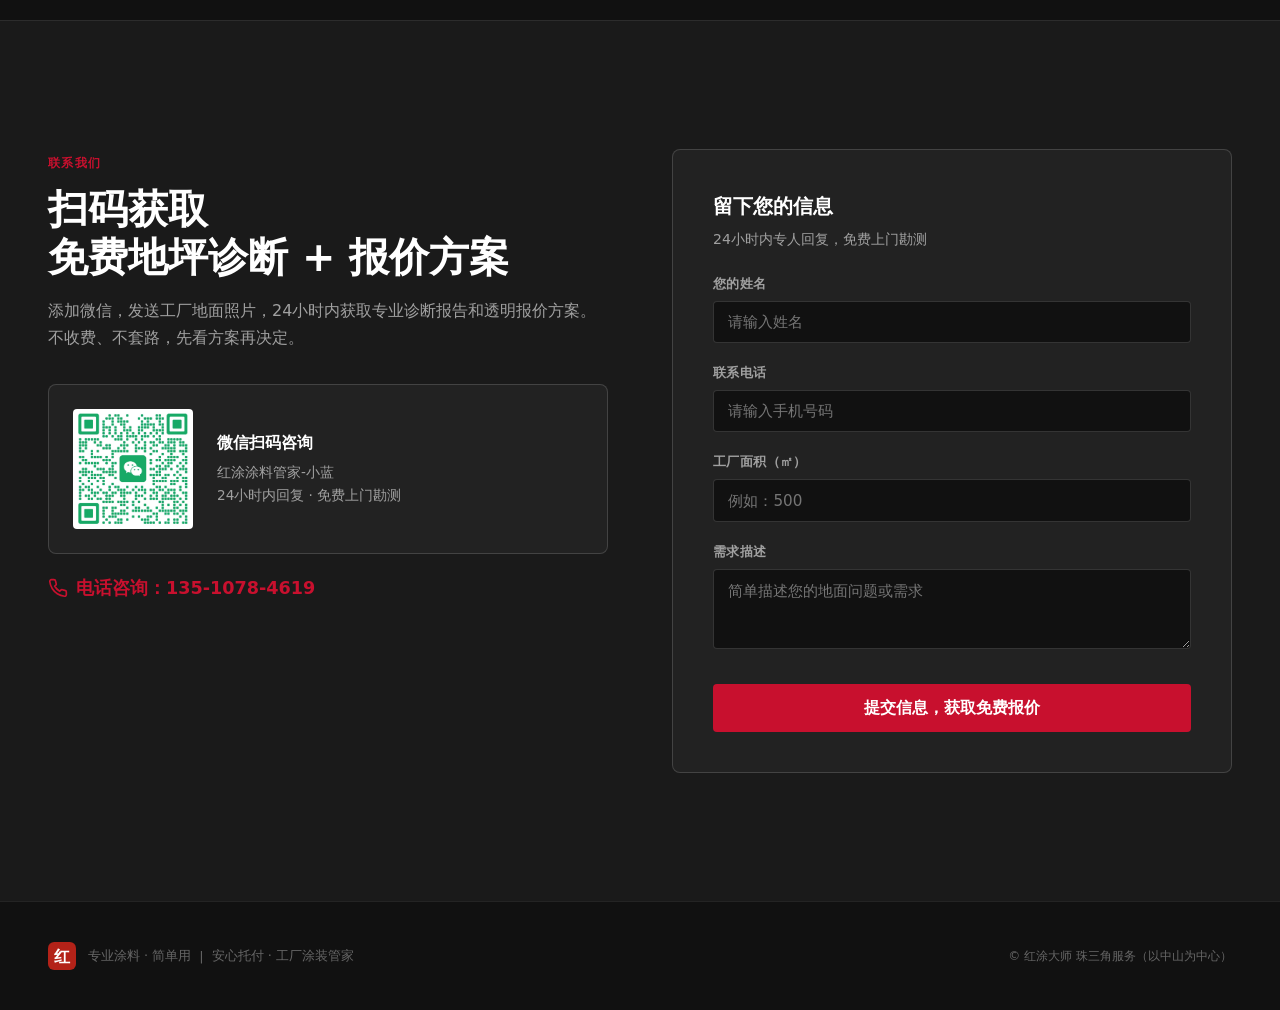
==== commit 7c2cef8b: "P0: ???????(10 ????? + ?? logo ??? SVG,5.9MB -> 0.65MB)" ====
--- a/index.html
+++ b/index.html
@@ -1,1186 +1,1186 @@
-<!DOCTYPE html>
-<html lang="zh-CN">
-<head>
-<meta charset="UTF-8">
-<meta name="viewport" content="width=device-width, initial-scale=1.0">
-<title>红涂大师 — 珠三角工厂地坪翻新专家</title>
-<style>
-:root {
-  --color-canvas: #111111;
-  --color-surface: #1a1a1a;
-  --color-surface-2: #222222;
-  --color-ink: #ffffff;
-  --color-muted: #a0a0a0;
-  --color-muted-2: #666666;
-  --color-brand: #C8102E;
-  --color-brand-dark: #a00d24;
-  --color-overlay: rgba(0, 0, 0, 0.65);
-  --color-overlay-heavy: rgba(0, 0, 0, 0.8);
-  --color-rule: rgba(255, 255, 255, 0.08);
-  --color-rule-light: rgba(255, 255, 255, 0.15);
-  --font-display: system-ui, -apple-system, "PingFang SC", "Microsoft YaHei", sans-serif;
-  --font-body: system-ui, -apple-system, "PingFang SC", "Hiragino Sans GB", "Microsoft YaHei", sans-serif;
-  --max-width: 1280px;
-  --section-padding: clamp(4rem, 10vw, 8rem);
-  --side-padding: clamp(1.25rem, 4vw, 3rem);
-}
-
-*, *::before, *::after {
-  box-sizing: border-box;
-  margin: 0;
-  padding: 0;
-}
-
-html {
-  scroll-behavior: smooth;
-  -webkit-text-size-adjust: 100%;
-}
-
-body {
-  font-family: var(--font-body);
-  background-color: var(--color-canvas);
-  color: var(--color-ink);
-  line-height: 1.6;
-  font-size: 16px;
-  overflow-x: hidden;
-  -webkit-font-smoothing: antialiased;
-}
-
-img {
-  max-width: 100%;
-  height: auto;
-  display: block;
-}
-
-a {
-  color: inherit;
-  text-decoration: none;
-}
-
-/* ── Disclaimer ── */
-.disclaimer {
-  background: var(--color-surface-2);
-  color: var(--color-muted);
-  font-size: 0.75rem;
-  text-align: center;
-  padding: 0.5rem var(--side-padding);
-  line-height: 1.5;
-  border-bottom: 1px solid var(--color-rule);
-}
-
-/* ── Header ── */
-.site-header {
-  position: fixed;
-  top: 0;
-  left: 0;
-  right: 0;
-  z-index: 100;
-  background: rgba(17, 17, 17, 0.92);
-  backdrop-filter: blur(12px);
-  -webkit-backdrop-filter: blur(12px);
-  border-bottom: 1px solid var(--color-rule);
-  padding: 0 var(--side-padding);
-}
-
-.header-inner {
-  max-width: var(--max-width);
-  margin: 0 auto;
-  display: flex;
-  align-items: center;
-  justify-content: space-between;
-  height: 64px;
-}
-
-.logo-link img {
-  height: 36px;
-  width: auto;
-}
-
-.header-nav {
-  display: flex;
-  align-items: center;
-  gap: 2rem;
-}
-
-.header-nav a {
-  font-size: 0.875rem;
-  color: var(--color-muted);
-  transition: color 0.2s;
-}
-
-.header-nav a:hover {
-  color: var(--color-ink);
-}
-
-.header-cta {
-  display: inline-flex;
-  align-items: center;
-  background: var(--color-brand);
-  color: #fff;
-  font-size: 0.875rem;
-  font-weight: 600;
-  padding: 0.5rem 1.25rem;
-  border-radius: 4px;
-  transition: background 0.2s;
-}
-
-.header-cta:hover {
-  background: var(--color-brand-dark);
-}
-
-/* ── Hero ── */
-.hero {
-  position: relative;
-  min-height: 100vh;
-  display: flex;
-  align-items: center;
-  justify-content: center;
-  text-align: center;
-  overflow: hidden;
-}
-
-.hero-bg {
-  position: absolute;
-  inset: 0;
-  z-index: 0;
-}
-
-.hero-bg img {
-  width: 100%;
-  height: 100%;
-  object-fit: cover;
-}
-
-.hero-overlay {
-  position: absolute;
-  inset: 0;
-  background: linear-gradient(
-    to bottom,
-    rgba(0, 0, 0, 0.5) 0%,
-    rgba(0, 0, 0, 0.3) 40%,
-    rgba(0, 0, 0, 0.7) 100%
-  );
-  z-index: 1;
-}
-
-.hero-content {
-  position: relative;
-  z-index: 2;
-  max-width: 860px;
-  padding: var(--section-padding) var(--side-padding);
-}
-
-.hero-badge {
-  display: inline-block;
-  background: var(--color-brand);
-  color: #fff;
-  font-size: 0.75rem;
-  font-weight: 700;
-  letter-spacing: 0.1em;
-  padding: 0.35rem 1rem;
-  border-radius: 2px;
-  margin-bottom: 1.5rem;
-  text-transform: uppercase;
-}
-
-.hero h1 {
-  font-family: var(--font-display);
-  font-size: clamp(2.5rem, 6vw, 4.5rem);
-  font-weight: 800;
-  line-height: 1.15;
-  letter-spacing: -0.02em;
-  margin-bottom: 1.25rem;
-}
-
-.hero-sub {
-  font-size: clamp(1rem, 2vw, 1.25rem);
-  color: rgba(255, 255, 255, 0.8);
-  margin-bottom: 2.5rem;
-  line-height: 1.6;
-}
-
-.hero-cta-group {
-  display: flex;
-  flex-wrap: wrap;
-  gap: 1rem;
-  justify-content: center;
-}
-
-.btn-primary {
-  display: inline-flex;
-  align-items: center;
-  gap: 0.5rem;
-  background: var(--color-brand);
-  color: #fff;
-  font-size: 1.05rem;
-  font-weight: 700;
-  padding: 0.9rem 2rem;
-  border-radius: 4px;
-  transition: background 0.2s, transform 0.15s;
-}
-
-.btn-primary:hover {
-  background: var(--color-brand-dark);
-  transform: translateY(-1px);
-}
-
-.btn-secondary {
-  display: inline-flex;
-  align-items: center;
-  gap: 0.5rem;
-  background: rgba(255, 255, 255, 0.1);
-  border: 1px solid rgba(255, 255, 255, 0.25);
-  color: #fff;
-  font-size: 1.05rem;
-  font-weight: 600;
-  padding: 0.9rem 2rem;
-  border-radius: 4px;
-  transition: background 0.2s;
-}
-
-.btn-secondary:hover {
-  background: rgba(255, 255, 255, 0.18);
-}
-
-/* ── Focus & Motion ── */
-a:focus-visible,
-button:focus-visible,
-input:focus-visible,
-select:focus-visible,
-textarea:focus-visible {
-  outline: 2px solid var(--color-brand);
-  outline-offset: 2px;
-}
-
-@media (prefers-reduced-motion: reduce) {
-  html { scroll-behavior: auto; }
-  *, *::before, *::after {
-    transition-duration: 0s !important;
-    animation-duration: 0s !important;
-  }
-}
-
-/* ── Section common ── */
-.section {
-  padding: var(--section-padding) var(--side-padding);
-}
-
-.section-inner {
-  max-width: var(--max-width);
-  margin: 0 auto;
-}
-
-.section-label {
-  display: inline-block;
-  font-size: 0.75rem;
-  font-weight: 700;
-  color: var(--color-brand);
-  letter-spacing: 0.12em;
-  text-transform: uppercase;
-  margin-bottom: 0.75rem;
-}
-
-.section-title {
-  font-family: var(--font-display);
-  font-size: clamp(1.75rem, 4vw, 3rem);
-  font-weight: 800;
-  line-height: 1.2;
-  letter-spacing: -0.01em;
-  margin-bottom: 1rem;
-}
-
-.section-desc {
-  font-size: 1.05rem;
-  color: var(--color-muted);
-  max-width: 640px;
-  line-height: 1.7;
-}
-
-/* ── Pain Points ── */
-.pain-section {
-  background: var(--color-surface);
-  border-top: 1px solid var(--color-rule);
-  border-bottom: 1px solid var(--color-rule);
-}
-
-.pain-grid {
-  display: grid;
-  grid-template-columns: repeat(auto-fit, minmax(260px, 1fr));
-  gap: 2rem;
-  margin-top: 3rem;
-}
-
-.pain-card {
-  padding: 2rem;
-  background: var(--color-surface-2);
-  border: 1px solid var(--color-rule-light);
-  border-radius: 6px;
-}
-
-.pain-icon {
-  width: 48px;
-  height: 48px;
-  margin-bottom: 1.25rem;
-  color: var(--color-brand);
-}
-
-.pain-card h3 {
-  font-size: 1.1rem;
-  font-weight: 700;
-  margin-bottom: 0.5rem;
-}
-
-.pain-card p {
-  font-size: 0.9rem;
-  color: var(--color-muted);
-  line-height: 1.6;
-}
-
-.pain-cta {
-  text-align: center;
-  margin-top: 3.5rem;
-  padding-top: 2.5rem;
-  border-top: 1px solid var(--color-rule);
-}
-
-.pain-cta p {
-  font-size: clamp(1.25rem, 2.5vw, 1.6rem);
-  font-weight: 600;
-  color: rgba(255, 255, 255, 0.7);
-  margin-bottom: 1.5rem;
-}
-
-/* ── Gallery ── */
-.gallery-section {
-  background: var(--color-canvas);
-}
-
-.gallery-grid {
-  display: grid;
-  grid-template-columns: repeat(3, 1fr);
-  gap: 1rem;
-  margin-top: 3rem;
-}
-
-.gallery-item {
-  position: relative;
-  border-radius: 6px;
-  overflow: hidden;
-  aspect-ratio: 16 / 10;
-}
-
-.gallery-item img {
-  width: 100%;
-  height: 100%;
-  object-fit: cover;
-  transition: transform 0.4s ease;
-}
-
-.gallery-item:hover img {
-  transform: scale(1.03);
-}
-
-.gallery-item-overlay {
-  position: absolute;
-  inset: 0;
-  background: linear-gradient(to top, rgba(0,0,0,0.7) 0%, transparent 50%);
-  display: flex;
-  align-items: flex-end;
-  padding: 1.25rem;
-}
-
-.gallery-item-info h4 {
-  font-size: 0.9rem;
-  font-weight: 600;
-  margin-bottom: 0.25rem;
-}
-
-.gallery-item-info span {
-  font-size: 0.75rem;
-  color: rgba(255, 255, 255, 0.65);
-}
-
-.gallery-cta {
-  text-align: center;
-  margin-top: 3rem;
-}
-
-/* ── Services ── */
-.services-section {
-  background: var(--color-surface);
-  border-top: 1px solid var(--color-rule);
-}
-
-.services-grid {
-  display: grid;
-  grid-template-columns: repeat(2, 1fr);
-  gap: 1.5rem;
-  margin-top: 3rem;
-}
-
-.service-card {
-  position: relative;
-  border-radius: 8px;
-  overflow: hidden;
-  min-height: 360px;
-  display: flex;
-  align-items: flex-end;
-}
-
-.service-card-bg {
-  position: absolute;
-  inset: 0;
-}
-
-.service-card-bg img {
-  width: 100%;
-  height: 100%;
-  object-fit: cover;
-}
-
-.service-card-overlay {
-  position: absolute;
-  inset: 0;
-  background: linear-gradient(to top, rgba(0,0,0,0.85) 0%, rgba(0,0,0,0.2) 60%);
-}
-
-.service-card-content {
-  position: relative;
-  z-index: 2;
-  padding: 2rem;
-  width: 100%;
-}
-
-.service-card-content h3 {
-  font-size: 1.4rem;
-  font-weight: 700;
-  margin-bottom: 0.5rem;
-}
-
-.service-card-content p {
-  font-size: 0.9rem;
-  color: rgba(255, 255, 255, 0.75);
-  line-height: 1.5;
-  margin-bottom: 1rem;
-}
-
-.service-tag {
-  display: inline-block;
-  font-size: 0.7rem;
-  font-weight: 700;
-  color: var(--color-brand);
-  background: rgba(200, 16, 46, 0.15);
-  border: 1px solid rgba(200, 16, 46, 0.3);
-  padding: 0.2rem 0.6rem;
-  border-radius: 2px;
-  letter-spacing: 0.05em;
-}
-
-/* ── Trust ── */
-.trust-section {
-  background: var(--color-canvas);
-  text-align: center;
-  border-top: 1px solid var(--color-rule);
-}
-
-.trust-hero-text {
-  font-family: var(--font-display);
-  font-size: clamp(2rem, 5vw, 3.5rem);
-  font-weight: 800;
-  line-height: 1.2;
-  margin-bottom: 1rem;
-}
-
-.trust-hero-text span {
-  color: var(--color-brand);
-}
-
-.trust-logo-line {
-  display: flex;
-  align-items: center;
-  justify-content: center;
-  gap: 0.75rem;
-  margin-top: 2rem;
-  margin-bottom: 3rem;
-}
-
-.trust-logo-line img {
-  height: 32px;
-  width: auto;
-}
-
-.trust-logo-line span {
-  font-size: 0.9rem;
-  color: var(--color-muted);
-  font-weight: 500;
-}
-
-.trust-stats {
-  display: grid;
-  grid-template-columns: repeat(3, 1fr);
-  gap: 2rem;
-  max-width: 800px;
-  margin: 0 auto;
-  padding-top: 3rem;
-  border-top: 1px solid var(--color-rule);
-}
-
-.trust-stat-value {
-  font-family: var(--font-display);
-  font-size: clamp(2rem, 4vw, 3rem);
-  font-weight: 800;
-  color: var(--color-ink);
-  line-height: 1;
-  margin-bottom: 0.5rem;
-}
-
-.trust-stat-value span {
-  font-size: 0.5em;
-  font-weight: 500;
-  color: var(--color-muted);
-}
-
-.trust-stat-label {
-  font-size: 0.85rem;
-  color: var(--color-muted);
-}
-
-/* ── CTA / Contact ── */
-.contact-section {
-  background: var(--color-surface);
-  border-top: 1px solid var(--color-rule);
-}
-
-.contact-inner {
-  display: grid;
-  grid-template-columns: 1fr 1fr;
-  gap: 4rem;
-  align-items: start;
-}
-
-.contact-left h2 {
-  font-size: clamp(1.75rem, 3.5vw, 2.5rem);
-  font-weight: 800;
-  line-height: 1.2;
-  margin-bottom: 1rem;
-}
-
-.contact-left p {
-  font-size: 1rem;
-  color: var(--color-muted);
-  line-height: 1.7;
-  margin-bottom: 2rem;
-}
-
-.qr-block {
-  display: flex;
-  align-items: center;
-  gap: 1.5rem;
-  padding: 1.5rem;
-  background: var(--color-surface-2);
-  border: 1px solid var(--color-rule-light);
-  border-radius: 8px;
-}
-
-.qr-block img {
-  width: 120px;
-  height: 120px;
-  border-radius: 4px;
-  flex-shrink: 0;
-}
-
-.qr-info h4 {
-  font-size: 1rem;
-  font-weight: 700;
-  margin-bottom: 0.35rem;
-}
-
-.qr-info p {
-  font-size: 0.85rem;
-  color: var(--color-muted);
-  margin-bottom: 0;
-}
-
-.phone-link {
-  display: inline-flex;
-  align-items: center;
-  gap: 0.5rem;
-  margin-top: 1.25rem;
-  font-size: 1.1rem;
-  font-weight: 600;
-  color: var(--color-brand);
-}
-
-.contact-form {
-  background: var(--color-surface-2);
-  border: 1px solid var(--color-rule-light);
-  border-radius: 8px;
-  padding: 2.5rem;
-}
-
-.contact-form h3 {
-  font-size: 1.25rem;
-  font-weight: 700;
-  margin-bottom: 0.35rem;
-}
-
-.contact-form .form-desc {
-  font-size: 0.875rem;
-  color: var(--color-muted);
-  margin-bottom: 1.5rem;
-}
-
-.form-group {
-  margin-bottom: 1.25rem;
-}
-
-.form-group label {
-  display: block;
-  font-size: 0.8rem;
-  font-weight: 600;
-  color: var(--color-muted);
-  margin-bottom: 0.4rem;
-  letter-spacing: 0.03em;
-}
-
-.form-group input,
-.form-group select,
-.form-group textarea {
-  width: 100%;
-  padding: 0.7rem 0.9rem;
-  font-size: 0.95rem;
-  font-family: var(--font-body);
-  background: var(--color-canvas);
-  color: var(--color-ink);
-  border: 1px solid var(--color-rule-light);
-  border-radius: 4px;
-  outline: none;
-  transition: border-color 0.2s;
-}
-
-.form-group input:focus,
-.form-group select:focus,
-.form-group textarea:focus {
-  border-color: var(--color-brand);
-}
-
-.form-group textarea {
-  min-height: 80px;
-  resize: vertical;
-}
-
-.form-submit {
-  width: 100%;
-  background: var(--color-brand);
-  color: #fff;
-  font-size: 1rem;
-  font-weight: 700;
-  padding: 0.85rem;
-  border: none;
-  border-radius: 4px;
-  cursor: pointer;
-  transition: background 0.2s;
-  margin-top: 0.5rem;
-}
-
-.form-submit:hover {
-  background: var(--color-brand-dark);
-}
-
-/* ── Footer ── */
-.site-footer {
-  padding: 2.5rem var(--side-padding);
-  border-top: 1px solid var(--color-rule);
-  background: var(--color-canvas);
-}
-
-.footer-inner {
-  max-width: var(--max-width);
-  margin: 0 auto;
-  display: flex;
-  align-items: center;
-  justify-content: space-between;
-  flex-wrap: wrap;
-  gap: 1rem;
-}
-
-.footer-left {
-  display: flex;
-  align-items: center;
-  gap: 0.75rem;
-}
-
-.footer-left img {
-  height: 28px;
-  width: auto;
-}
-
-.footer-left span {
-  font-size: 0.8rem;
-  color: var(--color-muted-2);
-}
-
-.footer-right {
-  font-size: 0.75rem;
-  color: var(--color-muted-2);
-}
-
-/* ── Responsive ── */
-@media (max-width: 1024px) {
-  .services-grid {
-    grid-template-columns: 1fr 1fr;
-  }
-}
-
-@media (max-width: 768px) {
-  .header-nav {
-    display: none;
-  }
-
-  .gallery-grid {
-    grid-template-columns: 1fr 1fr;
-  }
-
-  .services-grid {
-    grid-template-columns: 1fr;
-  }
-
-  .service-card {
-    min-height: 280px;
-  }
-
-  .trust-stats {
-    grid-template-columns: 1fr;
-    gap: 1.5rem;
-  }
-
-  .contact-inner {
-    grid-template-columns: 1fr;
-    gap: 2.5rem;
-  }
-
-  .qr-block {
-    flex-direction: column;
-    text-align: center;
-  }
-
-  .footer-inner {
-    flex-direction: column;
-    text-align: center;
-  }
-}
-
-@media (max-width: 480px) {
-  .gallery-grid {
-    grid-template-columns: 1fr;
-  }
-
-  .pain-grid {
-    grid-template-columns: 1fr;
-  }
-
-  .hero-cta-group {
-    flex-direction: column;
-  }
-
-  .hero-cta-group a {
-    width: 100%;
-    justify-content: center;
-  }
-}
-
-/* ── Print ── */
-@media print {
-  .site-header,
-  .disclaimer {
-    position: static;
-  }
-
-  .hero {
-    min-height: auto;
-    page-break-after: always;
-  }
-
-  .hero-bg img {
-    display: none;
-  }
-
-  .hero-overlay {
-    background: none;
-  }
-
-  .hero-content {
-    color: #000;
-  }
-
-  .btn-primary,
-  .btn-secondary,
-  .header-cta {
-    border: 1px solid #000;
-    background: none;
-    color: #000;
-  }
-
-  .section {
-    padding: 2rem 0;
-  }
-
-  .gallery-item-overlay,
-  .service-card-overlay {
-    background: none;
-  }
-
-  .gallery-item-info h4,
-  .gallery-item-info span,
-  .service-card-content p {
-    color: #000;
-  }
-
-  body {
-    background: #fff;
-    color: #000;
-  }
-}
-</style>
-</head>
-<body>
-
-<!-- Disclaimer -->
-<div class="disclaimer">
-  📌 本方案中的工业地坪效果图为视觉参考，正式网站需替换为红涂大师自有案例实拍照片
-</div>
-
-<!-- Header -->
-<header class="site-header">
-  <div class="header-inner">
-    <a href="#hero" class="logo-link" aria-label="红涂大师首页">
-      <img src="https://www.coze.cn/s/iR_iejz07Qk/" alt="红涂大师" width="120" height="36">
-    </a>
-    <nav class="header-nav" aria-label="主导航">
-      <a href="#gallery">案例效果</a>
-      <a href="#services">服务范围</a>
-      <a href="#trust">质保承诺</a>
-      <a href="#contact" class="header-cta">免费报价</a>
-    </nav>
-  </div>
-</header>
-
-<main>
-
-<!-- Hero -->
-<section class="hero" id="hero">
-  <div class="hero-bg">
-    <img src="https://s.coze.cn/image/8NL67F28qdU/" alt="灰色环氧地坪工厂全景——明亮的工厂车间地面效果" width="1920" height="1080">
-  </div>
-  <div class="hero-overlay" aria-hidden="true"></div>
-  <div class="hero-content">
-    <div class="hero-badge">珠三角工厂地坪翻新专家</div>
-    <h1>你的工厂地面，<br>该换个样子了</h1>
-    <p class="hero-sub">5年质保 · 坏了免费修 · 安心托付，工厂涂装管家</p>
-    <div class="hero-cta-group">
-      <a href="#contact" class="btn-primary">免费获取报价 →</a>
-      <a href="#gallery" class="btn-secondary">查看案例效果</a>
-    </div>
-  </div>
-</section>
-
-<!-- Pain Points -->
-<section class="section pain-section" id="pain">
-  <div class="section-inner">
-    <span class="section-label">常见问题</span>
-    <h2 class="section-title">你的车间地面，是不是也这样？</h2>
-    <p class="section-desc">工厂地面的问题不解决，不仅影响生产环境，还会拖慢效率、增加清洁成本。</p>
-
-    <div class="pain-grid">
-      <div class="pain-card">
-        <svg class="pain-icon" viewBox="0 0 48 48" fill="none" stroke="currentColor" stroke-width="2" aria-hidden="true">
-          <rect x="6" y="6" width="36" height="36" rx="3"/>
-          <path d="M14 16 Q18 14 22 18 Q26 22 30 16 Q34 10 38 16" stroke-linecap="round"/>
-          <circle cx="20" cy="30" r="2" fill="currentColor"/>
-          <circle cx="32" cy="28" r="1.5" fill="currentColor"/>
-          <circle cx="26" cy="34" r="1" fill="currentColor"/>
-        </svg>
-        <h3>起灰起砂</h3>
-        <p>设备、产品落满灰，影响产品品质，工人也遭殃。</p>
-      </div>
-
-      <div class="pain-card">
-        <svg class="pain-icon" viewBox="0 0 48 48" fill="none" stroke="currentColor" stroke-width="2" aria-hidden="true">
-          <rect x="6" y="6" width="36" height="36" rx="3"/>
-          <path d="M12 24 L18 20 L24 28 L30 18 L36 26" stroke-linecap="round" stroke-linejoin="round"/>
-          <path d="M16 36 L20 32 L24 36 L28 30 L32 36" stroke-linecap="round" stroke-dasharray="2 3"/>
-        </svg>
-        <h3>地面开裂</h3>
-        <p>叉车走过颠簸跳动，地面裂缝越来越大，安全隐患突出。</p>
-      </div>
-
-      <div class="pain-card">
-        <svg class="pain-icon" viewBox="0 0 48 48" fill="none" stroke="currentColor" stroke-width="2" aria-hidden="true">
-          <rect x="6" y="6" width="36" height="36" rx="3"/>
-          <path d="M10 20 Q16 16 22 22 Q28 28 34 20" stroke-linecap="round"/>
-          <path d="M12 30 C14 26 18 28 20 32 C22 28 26 26 30 30 C32 28 36 26 38 28" stroke-linecap="round" stroke-dasharray="2 2"/>
-        </svg>
-        <h3>旧涂层起皮</h3>
-        <p>脱落的涂层难看又不安全，客户来访印象差，影响订单。</p>
-      </div>
-
-      <div class="pain-card">
-        <svg class="pain-icon" viewBox="0 0 48 48" fill="none" stroke="currentColor" stroke-width="2" aria-hidden="true">
-          <rect x="6" y="6" width="36" height="36" rx="3"/>
-          <ellipse cx="24" cy="28" rx="10" ry="4" fill="currentColor" opacity="0.3"/>
-          <path d="M18 22 Q20 18 24 22 Q28 26 30 22" stroke-linecap="round"/>
-          <path d="M16 34 L32 34" stroke-linecap="round" stroke-dasharray="1 3"/>
-        </svg>
-        <h3>油污渗渍</h3>
-        <p>油渍、化学品渗进地面洗不掉，怎么打扫都不干净。</p>
-      </div>
-    </div>
-
-    <div class="pain-cta">
-      <p>其实，只需要一步就能彻底解决</p>
-      <a href="#contact" class="btn-primary">立即咨询解决方案 →</a>
-    </div>
-  </div>
-</section>
-
-<!-- Gallery -->
-<section class="section gallery-section" id="gallery">
-  <div class="section-inner">
-    <span class="section-label">案例效果</span>
-    <h2 class="section-title">翻新后，你的工厂可以变成这样</h2>
-    <p class="section-desc">从破旧灰暗到干净明亮，地坪翻新让工厂焕然一新，提升形象与效率。</p>
-
-    <div class="gallery-grid">
-      <div class="gallery-item">
-        <img src="https://s.coze.cn/image/rHhu_7RiHEk/" alt="蓝色环氧地坪仓库纵深感效果图" width="640" height="400">
-        <div class="gallery-item-overlay">
-          <div class="gallery-item-info">
-            <h4>蓝色环氧 · 仓储空间</h4>
-            <span>800㎡ · 工期5天 · 环氧自流平</span>
-          </div>
-        </div>
-      </div>
-
-      <div class="gallery-item">
-        <img src="https://s.coze.cn/image/Gn-lGPOACDo/" alt="灰色环氧地坪加红色标线工厂效果图" width="640" height="400">
-        <div class="gallery-item-overlay">
-          <div class="gallery-item-info">
-            <h4>灰色环氧 · 标准车间</h4>
-            <span>1200㎡ · 工期7天 · 环氧砂浆</span>
-          </div>
-        </div>
-      </div>
-
-      <div class="gallery-item">
-        <img src="https://s.coze.cn/image/uJZHDNP6n6I/" alt="绿色通道加灰色工作区车间效果图" width="640" height="400">
-        <div class="gallery-item-overlay">
-          <div class="gallery-item-info">
-            <h4>功能分区 · 生产车间</h4>
-            <span>2000㎡ · 工期10天 · 环氧彩砂</span>
-          </div>
-        </div>
-      </div>
-
-      <div class="gallery-item">
-        <img src="https://s.coze.cn/image/zV9iGZJqAwQ/" alt="深色抛光混凝土地坪效果图" width="640" height="400">
-        <div class="gallery-item-overlay">
-          <div class="gallery-item-info">
-            <h4>抛光混凝土 · 重载区域</h4>
-            <span>600㎡ · 工期4天 · 混凝土密封固化</span>
-          </div>
-        </div>
-      </div>
-
-      <div class="gallery-item">
-        <img src="https://s.coze.cn/image/J0f4M-n3aMg/" alt="浅色环氧加蓝色分区现代化车间效果图" width="640" height="400">
-        <div class="gallery-item-overlay">
-          <div class="gallery-item-info">
-            <h4>彩色分区 · 电子厂车间</h4>
-            <span>1500㎡ · 工期8天 · 防静电环氧</span>
-          </div>
-        </div>
-      </div>
-
-      <div class="gallery-item">
-        <img src="https://s.coze.cn/image/mb2vwyQkG94/" alt="仓储货架与镜面地坪效果图" width="640" height="400">
-        <div class="gallery-item-overlay">
-          <div class="gallery-item-info">
-            <h4>镜面地坪 · 物流仓储</h4>
-            <span>3000㎡ · 工期12天 · 环氧自流平</span>
-          </div>
-        </div>
-      </div>
-    </div>
-
-    <div class="gallery-cta">
-      <a href="#contact" class="btn-primary">免费获取报价方案 →</a>
-    </div>
-  </div>
-</section>
-
-<!-- Services -->
-<section class="section services-section" id="services">
-  <div class="section-inner">
-    <span class="section-label">服务范围</span>
-    <h2 class="section-title">专业涂料 · 简单用</h2>
-    <p class="section-desc">从车间地坪到厂房隔热，从安全划线到整体目视化，一站式解决工厂涂装需求。</p>
-
-    <div class="services-grid">
-      <div class="service-card">
-        <div class="service-card-bg">
-          <img src="https://s.coze.cn/image/XQ27YxQASq0/" alt="浅灰色工厂蓝色立柱环氧地坪效果图" width="640" height="480">
-        </div>
-        <div class="service-card-overlay" aria-hidden="true"></div>
-        <div class="service-card-content">
-          <span class="service-tag">工厂车间标配</span>
-          <h3>环氧地坪</h3>
-          <p>耐磨、防尘、易清洁。适用于各类工厂车间、仓库，让您的生产环境焕然一新。</p>
-        </div>
-      </div>
-
-      <div class="service-card">
-        <div class="service-card-bg">
-          <img src="https://s.coze.cn/image/Vzw4lzZAZMY/" alt="镜面级白色工业空间效果图" width="640" height="480">
-        </div>
-        <div class="service-card-overlay" aria-hidden="true"></div>
-        <div class="service-card-content">
-          <span class="service-tag">化工 / 食品级</span>
-          <h3>防腐地坪</h3>
-          <p>耐酸碱、抗化学品腐蚀，满足化工、食品加工等特殊行业的高标准要求。</p>
-        </div>
-      </div>
-
-      <div class="service-card">
-        <div class="service-card-bg">
-          <img src="https://s.coze.cn/image/8NL67F28qdU/" alt="灰色环氧加黄色安全线工厂全景效果图" width="640" height="480">
-        </div>
-        <div class="service-card-overlay" aria-hidden="true"></div>
-        <div class="service-card-content">
-          <span class="service-tag">厂房降温</span>
-          <h3>隔热涂料</h3>
-          <p>有效降低厂房温度5-15°C，减少空调能耗，让工人工作更舒适，生产更高效。</p>
-        </div>
-      </div>
-
-      <div class="service-card">
-        <div class="service-card-bg">
-          <img src="https://linemarkingaustralia.com.au/_next/image?url=%2Fassets%2Fservices%2Ffactory-floor-line-marking.webp&w=640&q=75" alt="工厂地面安全划线与目视化标识系统效果图" width="640" height="480">
-        </div>
-        <div class="service-card-overlay" aria-hidden="true"></div>
-        <div class="service-card-content">
-          <span class="service-tag">安全 + 效率</span>
-          <h3>目视化系统</h3>
-          <p>安全通道划线、区域标识、警示标识，让车间管理更规范，安全更有保障。</p>
-        </div>
-      </div>
-    </div>
-  </div>
-</section>
-
-<!-- Trust -->
-<section class="section trust-section" id="trust">
-  <div class="section-inner">
-    <span class="section-label">质保承诺</span>
-
-    <div class="trust-hero-text">
-      坏了我<span>免费修</span>，<br>管你<span>5年</span>
-    </div>
-
-    <div class="trust-logo-line">
-      <img src="https://www.coze.cn/s/hmYeEQXkBps/" alt="红涂大师品牌标识" width="32" height="32">
-      <span>红涂大师官方授权工程服务商</span>
-    </div>
-
-    <div class="trust-stats">
-      <div>
-        <div class="trust-stat-value">50,000<span>+ ㎡</span></div>
-        <div class="trust-stat-label">累计施工面积</div>
-      </div>
-      <div>
-        <div class="trust-stat-value">200<span>+ 家</span></div>
-        <div class="trust-stat-label">服务工厂数量</div>
-      </div>
-      <div>
-        <div class="trust-stat-value">5<span> 年</span></div>
-        <div class="trust-stat-label">超长质保期限</div>
-      </div>
-    </div>
-
-    <div style="text-align: center; margin-top: 3rem;">
-      <a href="#contact" class="btn-primary">立即获取免费诊断 →</a>
-    </div>
-  </div>
-</section>
-
-<!-- Contact -->
-<section class="section contact-section" id="contact">
-  <div class="section-inner">
-    <div class="contact-inner">
-      <div class="contact-left">
-        <span class="section-label">联系我们</span>
-        <h2>扫码获取<br>免费地坪诊断 + 报价方案</h2>
-        <p>添加微信，发送工厂地面照片，24小时内获取专业诊断报告和透明报价方案。不收费、不套路，先看方案再决定。</p>
-
-        <div class="qr-block">
-          <img src="wechat_qr.png" alt="微信二维码 - 红涂涂料管家小蓝" width="120" height="120">
-          <div class="qr-info">
-            <h4>微信扫码咨询</h4>
-            <p>红涂涂料管家-小蓝<br>24小时内回复 · 免费上门勘测</p>
-          </div>
-        </div>
-
-        <div class="phone-link">
-          <svg width="20" height="20" viewBox="0 0 24 24" fill="none" stroke="currentColor" stroke-width="2" aria-hidden="true">
-            <path d="M22 16.92v3a2 2 0 01-2.18 2 19.79 19.79 0 01-8.63-3.07 19.5 19.5 0 01-6-6 19.79 19.79 0 01-3.07-8.67A2 2 0 014.11 2h3a2 2 0 012 1.72c.127.96.361 1.903.7 2.81a2 2 0 01-.45 2.11L8.09 9.91a16 16 0 006 6l1.27-1.27a2 2 0 012.11-.45c.907.339 1.85.573 2.81.7A2 2 0 0122 16.92z"/>
-          </svg>
-          电话咨询：135-1078-4619
-        </div>
-      </div>
-
-      <div class="contact-form">
-        <h3>留下您的信息</h3>
-        <p class="form-desc">24小时内专人回复，免费上门勘测</p>
-
-        <div class="form-group">
-          <label for="name">您的姓名</label>
-          <input type="text" id="name" placeholder="请输入姓名">
-        </div>
-
-        <div class="form-group">
-          <label for="phone">联系电话</label>
-          <input type="tel" id="phone" placeholder="请输入手机号码">
-        </div>
-
-        <div class="form-group">
-          <label for="area">工厂面积（㎡）</label>
-          <input type="text" id="area" placeholder="例如：500">
-        </div>
-
-        <div class="form-group">
-          <label for="need">需求描述</label>
-          <textarea id="need" placeholder="简单描述您的地面问题或需求"></textarea>
-        </div>
-
-        <button type="button" class="form-submit">提交信息，获取免费报价</button>
-      </div>
-    </div>
-  </div>
-</section>
-
-</main>
-
-<!-- Footer -->
-<footer class="site-footer">
-  <div class="footer-inner">
-    <div class="footer-left">
-      <img src="https://www.coze.cn/s/hmYeEQXkBps/" alt="红涂大师" width="28" height="28">
-      <span>专业涂料 · 简单用 &nbsp;|&nbsp; 安心托付 · 工厂涂装管家</span>
-    </div>
-    <div class="footer-right">
-      © 红涂大师 珠三角服务（以中山为中心）
-    </div>
-  </div>
-</footer>
-
-</body>
-</html>
+<!DOCTYPE html>
+<html lang="zh-CN">
+<head>
+<meta charset="UTF-8">
+<meta name="viewport" content="width=device-width, initial-scale=1.0">
+<title>红涂大师 — 珠三角工厂地坪翻新专家</title>
+<style>
+:root {
+  --color-canvas: #111111;
+  --color-surface: #1a1a1a;
+  --color-surface-2: #222222;
+  --color-ink: #ffffff;
+  --color-muted: #a0a0a0;
+  --color-muted-2: #666666;
+  --color-brand: #C8102E;
+  --color-brand-dark: #a00d24;
+  --color-overlay: rgba(0, 0, 0, 0.65);
+  --color-overlay-heavy: rgba(0, 0, 0, 0.8);
+  --color-rule: rgba(255, 255, 255, 0.08);
+  --color-rule-light: rgba(255, 255, 255, 0.15);
+  --font-display: system-ui, -apple-system, "PingFang SC", "Microsoft YaHei", sans-serif;
+  --font-body: system-ui, -apple-system, "PingFang SC", "Hiragino Sans GB", "Microsoft YaHei", sans-serif;
+  --max-width: 1280px;
+  --section-padding: clamp(4rem, 10vw, 8rem);
+  --side-padding: clamp(1.25rem, 4vw, 3rem);
+}
+
+*, *::before, *::after {
+  box-sizing: border-box;
+  margin: 0;
+  padding: 0;
+}
+
+html {
+  scroll-behavior: smooth;
+  -webkit-text-size-adjust: 100%;
+}
+
+body {
+  font-family: var(--font-body);
+  background-color: var(--color-canvas);
+  color: var(--color-ink);
+  line-height: 1.6;
+  font-size: 16px;
+  overflow-x: hidden;
+  -webkit-font-smoothing: antialiased;
+}
+
+img {
+  max-width: 100%;
+  height: auto;
+  display: block;
+}
+
+a {
+  color: inherit;
+  text-decoration: none;
+}
+
+/* ── Disclaimer ── */
+.disclaimer {
+  background: var(--color-surface-2);
+  color: var(--color-muted);
+  font-size: 0.75rem;
+  text-align: center;
+  padding: 0.5rem var(--side-padding);
+  line-height: 1.5;
+  border-bottom: 1px solid var(--color-rule);
+}
+
+/* ── Header ── */
+.site-header {
+  position: fixed;
+  top: 0;
+  left: 0;
+  right: 0;
+  z-index: 100;
+  background: rgba(17, 17, 17, 0.92);
+  backdrop-filter: blur(12px);
+  -webkit-backdrop-filter: blur(12px);
+  border-bottom: 1px solid var(--color-rule);
+  padding: 0 var(--side-padding);
+}
+
+.header-inner {
+  max-width: var(--max-width);
+  margin: 0 auto;
+  display: flex;
+  align-items: center;
+  justify-content: space-between;
+  height: 64px;
+}
+
+.logo-link img {
+  height: 36px;
+  width: auto;
+}
+
+.header-nav {
+  display: flex;
+  align-items: center;
+  gap: 2rem;
+}
+
+.header-nav a {
+  font-size: 0.875rem;
+  color: var(--color-muted);
+  transition: color 0.2s;
+}
+
+.header-nav a:hover {
+  color: var(--color-ink);
+}
+
+.header-cta {
+  display: inline-flex;
+  align-items: center;
+  background: var(--color-brand);
+  color: #fff;
+  font-size: 0.875rem;
+  font-weight: 600;
+  padding: 0.5rem 1.25rem;
+  border-radius: 4px;
+  transition: background 0.2s;
+}
+
+.header-cta:hover {
+  background: var(--color-brand-dark);
+}
+
+/* ── Hero ── */
+.hero {
+  position: relative;
+  min-height: 100vh;
+  display: flex;
+  align-items: center;
+  justify-content: center;
+  text-align: center;
+  overflow: hidden;
+}
+
+.hero-bg {
+  position: absolute;
+  inset: 0;
+  z-index: 0;
+}
+
+.hero-bg img {
+  width: 100%;
+  height: 100%;
+  object-fit: cover;
+}
+
+.hero-overlay {
+  position: absolute;
+  inset: 0;
+  background: linear-gradient(
+    to bottom,
+    rgba(0, 0, 0, 0.5) 0%,
+    rgba(0, 0, 0, 0.3) 40%,
+    rgba(0, 0, 0, 0.7) 100%
+  );
+  z-index: 1;
+}
+
+.hero-content {
+  position: relative;
+  z-index: 2;
+  max-width: 860px;
+  padding: var(--section-padding) var(--side-padding);
+}
+
+.hero-badge {
+  display: inline-block;
+  background: var(--color-brand);
+  color: #fff;
+  font-size: 0.75rem;
+  font-weight: 700;
+  letter-spacing: 0.1em;
+  padding: 0.35rem 1rem;
+  border-radius: 2px;
+  margin-bottom: 1.5rem;
+  text-transform: uppercase;
+}
+
+.hero h1 {
+  font-family: var(--font-display);
+  font-size: clamp(2.5rem, 6vw, 4.5rem);
+  font-weight: 800;
+  line-height: 1.15;
+  letter-spacing: -0.02em;
+  margin-bottom: 1.25rem;
+}
+
+.hero-sub {
+  font-size: clamp(1rem, 2vw, 1.25rem);
+  color: rgba(255, 255, 255, 0.8);
+  margin-bottom: 2.5rem;
+  line-height: 1.6;
+}
+
+.hero-cta-group {
+  display: flex;
+  flex-wrap: wrap;
+  gap: 1rem;
+  justify-content: center;
+}
+
+.btn-primary {
+  display: inline-flex;
+  align-items: center;
+  gap: 0.5rem;
+  background: var(--color-brand);
+  color: #fff;
+  font-size: 1.05rem;
+  font-weight: 700;
+  padding: 0.9rem 2rem;
+  border-radius: 4px;
+  transition: background 0.2s, transform 0.15s;
+}
+
+.btn-primary:hover {
+  background: var(--color-brand-dark);
+  transform: translateY(-1px);
+}
+
+.btn-secondary {
+  display: inline-flex;
+  align-items: center;
+  gap: 0.5rem;
+  background: rgba(255, 255, 255, 0.1);
+  border: 1px solid rgba(255, 255, 255, 0.25);
+  color: #fff;
+  font-size: 1.05rem;
+  font-weight: 600;
+  padding: 0.9rem 2rem;
+  border-radius: 4px;
+  transition: background 0.2s;
+}
+
+.btn-secondary:hover {
+  background: rgba(255, 255, 255, 0.18);
+}
+
+/* ── Focus & Motion ── */
+a:focus-visible,
+button:focus-visible,
+input:focus-visible,
+select:focus-visible,
+textarea:focus-visible {
+  outline: 2px solid var(--color-brand);
+  outline-offset: 2px;
+}
+
+@media (prefers-reduced-motion: reduce) {
+  html { scroll-behavior: auto; }
+  *, *::before, *::after {
+    transition-duration: 0s !important;
+    animation-duration: 0s !important;
+  }
+}
+
+/* ── Section common ── */
+.section {
+  padding: var(--section-padding) var(--side-padding);
+}
+
+.section-inner {
+  max-width: var(--max-width);
+  margin: 0 auto;
+}
+
+.section-label {
+  display: inline-block;
+  font-size: 0.75rem;
+  font-weight: 700;
+  color: var(--color-brand);
+  letter-spacing: 0.12em;
+  text-transform: uppercase;
+  margin-bottom: 0.75rem;
+}
+
+.section-title {
+  font-family: var(--font-display);
+  font-size: clamp(1.75rem, 4vw, 3rem);
+  font-weight: 800;
+  line-height: 1.2;
+  letter-spacing: -0.01em;
+  margin-bottom: 1rem;
+}
+
+.section-desc {
+  font-size: 1.05rem;
+  color: var(--color-muted);
+  max-width: 640px;
+  line-height: 1.7;
+}
+
+/* ── Pain Points ── */
+.pain-section {
+  background: var(--color-surface);
+  border-top: 1px solid var(--color-rule);
+  border-bottom: 1px solid var(--color-rule);
+}
+
+.pain-grid {
+  display: grid;
+  grid-template-columns: repeat(auto-fit, minmax(260px, 1fr));
+  gap: 2rem;
+  margin-top: 3rem;
+}
+
+.pain-card {
+  padding: 2rem;
+  background: var(--color-surface-2);
+  border: 1px solid var(--color-rule-light);
+  border-radius: 6px;
+}
+
+.pain-icon {
+  width: 48px;
+  height: 48px;
+  margin-bottom: 1.25rem;
+  color: var(--color-brand);
+}
+
+.pain-card h3 {
+  font-size: 1.1rem;
+  font-weight: 700;
+  margin-bottom: 0.5rem;
+}
+
+.pain-card p {
+  font-size: 0.9rem;
+  color: var(--color-muted);
+  line-height: 1.6;
+}
+
+.pain-cta {
+  text-align: center;
+  margin-top: 3.5rem;
+  padding-top: 2.5rem;
+  border-top: 1px solid var(--color-rule);
+}
+
+.pain-cta p {
+  font-size: clamp(1.25rem, 2.5vw, 1.6rem);
+  font-weight: 600;
+  color: rgba(255, 255, 255, 0.7);
+  margin-bottom: 1.5rem;
+}
+
+/* ── Gallery ── */
+.gallery-section {
+  background: var(--color-canvas);
+}
+
+.gallery-grid {
+  display: grid;
+  grid-template-columns: repeat(3, 1fr);
+  gap: 1rem;
+  margin-top: 3rem;
+}
+
+.gallery-item {
+  position: relative;
+  border-radius: 6px;
+  overflow: hidden;
+  aspect-ratio: 16 / 10;
+}
+
+.gallery-item img {
+  width: 100%;
+  height: 100%;
+  object-fit: cover;
+  transition: transform 0.4s ease;
+}
+
+.gallery-item:hover img {
+  transform: scale(1.03);
+}
+
+.gallery-item-overlay {
+  position: absolute;
+  inset: 0;
+  background: linear-gradient(to top, rgba(0,0,0,0.7) 0%, transparent 50%);
+  display: flex;
+  align-items: flex-end;
+  padding: 1.25rem;
+}
+
+.gallery-item-info h4 {
+  font-size: 0.9rem;
+  font-weight: 600;
+  margin-bottom: 0.25rem;
+}
+
+.gallery-item-info span {
+  font-size: 0.75rem;
+  color: rgba(255, 255, 255, 0.65);
+}
+
+.gallery-cta {
+  text-align: center;
+  margin-top: 3rem;
+}
+
+/* ── Services ── */
+.services-section {
+  background: var(--color-surface);
+  border-top: 1px solid var(--color-rule);
+}
+
+.services-grid {
+  display: grid;
+  grid-template-columns: repeat(2, 1fr);
+  gap: 1.5rem;
+  margin-top: 3rem;
+}
+
+.service-card {
+  position: relative;
+  border-radius: 8px;
+  overflow: hidden;
+  min-height: 360px;
+  display: flex;
+  align-items: flex-end;
+}
+
+.service-card-bg {
+  position: absolute;
+  inset: 0;
+}
+
+.service-card-bg img {
+  width: 100%;
+  height: 100%;
+  object-fit: cover;
+}
+
+.service-card-overlay {
+  position: absolute;
+  inset: 0;
+  background: linear-gradient(to top, rgba(0,0,0,0.85) 0%, rgba(0,0,0,0.2) 60%);
+}
+
+.service-card-content {
+  position: relative;
+  z-index: 2;
+  padding: 2rem;
+  width: 100%;
+}
+
+.service-card-content h3 {
+  font-size: 1.4rem;
+  font-weight: 700;
+  margin-bottom: 0.5rem;
+}
+
+.service-card-content p {
+  font-size: 0.9rem;
+  color: rgba(255, 255, 255, 0.75);
+  line-height: 1.5;
+  margin-bottom: 1rem;
+}
+
+.service-tag {
+  display: inline-block;
+  font-size: 0.7rem;
+  font-weight: 700;
+  color: var(--color-brand);
+  background: rgba(200, 16, 46, 0.15);
+  border: 1px solid rgba(200, 16, 46, 0.3);
+  padding: 0.2rem 0.6rem;
+  border-radius: 2px;
+  letter-spacing: 0.05em;
+}
+
+/* ── Trust ── */
+.trust-section {
+  background: var(--color-canvas);
+  text-align: center;
+  border-top: 1px solid var(--color-rule);
+}
+
+.trust-hero-text {
+  font-family: var(--font-display);
+  font-size: clamp(2rem, 5vw, 3.5rem);
+  font-weight: 800;
+  line-height: 1.2;
+  margin-bottom: 1rem;
+}
+
+.trust-hero-text span {
+  color: var(--color-brand);
+}
+
+.trust-logo-line {
+  display: flex;
+  align-items: center;
+  justify-content: center;
+  gap: 0.75rem;
+  margin-top: 2rem;
+  margin-bottom: 3rem;
+}
+
+.trust-logo-line img {
+  height: 32px;
+  width: auto;
+}
+
+.trust-logo-line span {
+  font-size: 0.9rem;
+  color: var(--color-muted);
+  font-weight: 500;
+}
+
+.trust-stats {
+  display: grid;
+  grid-template-columns: repeat(3, 1fr);
+  gap: 2rem;
+  max-width: 800px;
+  margin: 0 auto;
+  padding-top: 3rem;
+  border-top: 1px solid var(--color-rule);
+}
+
+.trust-stat-value {
+  font-family: var(--font-display);
+  font-size: clamp(2rem, 4vw, 3rem);
+  font-weight: 800;
+  color: var(--color-ink);
+  line-height: 1;
+  margin-bottom: 0.5rem;
+}
+
+.trust-stat-value span {
+  font-size: 0.5em;
+  font-weight: 500;
+  color: var(--color-muted);
+}
+
+.trust-stat-label {
+  font-size: 0.85rem;
+  color: var(--color-muted);
+}
+
+/* ── CTA / Contact ── */
+.contact-section {
+  background: var(--color-surface);
+  border-top: 1px solid var(--color-rule);
+}
+
+.contact-inner {
+  display: grid;
+  grid-template-columns: 1fr 1fr;
+  gap: 4rem;
+  align-items: start;
+}
+
+.contact-left h2 {
+  font-size: clamp(1.75rem, 3.5vw, 2.5rem);
+  font-weight: 800;
+  line-height: 1.2;
+  margin-bottom: 1rem;
+}
+
+.contact-left p {
+  font-size: 1rem;
+  color: var(--color-muted);
+  line-height: 1.7;
+  margin-bottom: 2rem;
+}
+
+.qr-block {
+  display: flex;
+  align-items: center;
+  gap: 1.5rem;
+  padding: 1.5rem;
+  background: var(--color-surface-2);
+  border: 1px solid var(--color-rule-light);
+  border-radius: 8px;
+}
+
+.qr-block img {
+  width: 120px;
+  height: 120px;
+  border-radius: 4px;
+  flex-shrink: 0;
+}
+
+.qr-info h4 {
+  font-size: 1rem;
+  font-weight: 700;
+  margin-bottom: 0.35rem;
+}
+
+.qr-info p {
+  font-size: 0.85rem;
+  color: var(--color-muted);
+  margin-bottom: 0;
+}
+
+.phone-link {
+  display: inline-flex;
+  align-items: center;
+  gap: 0.5rem;
+  margin-top: 1.25rem;
+  font-size: 1.1rem;
+  font-weight: 600;
+  color: var(--color-brand);
+}
+
+.contact-form {
+  background: var(--color-surface-2);
+  border: 1px solid var(--color-rule-light);
+  border-radius: 8px;
+  padding: 2.5rem;
+}
+
+.contact-form h3 {
+  font-size: 1.25rem;
+  font-weight: 700;
+  margin-bottom: 0.35rem;
+}
+
+.contact-form .form-desc {
+  font-size: 0.875rem;
+  color: var(--color-muted);
+  margin-bottom: 1.5rem;
+}
+
+.form-group {
+  margin-bottom: 1.25rem;
+}
+
+.form-group label {
+  display: block;
+  font-size: 0.8rem;
+  font-weight: 600;
+  color: var(--color-muted);
+  margin-bottom: 0.4rem;
+  letter-spacing: 0.03em;
+}
+
+.form-group input,
+.form-group select,
+.form-group textarea {
+  width: 100%;
+  padding: 0.7rem 0.9rem;
+  font-size: 0.95rem;
+  font-family: var(--font-body);
+  background: var(--color-canvas);
+  color: var(--color-ink);
+  border: 1px solid var(--color-rule-light);
+  border-radius: 4px;
+  outline: none;
+  transition: border-color 0.2s;
+}
+
+.form-group input:focus,
+.form-group select:focus,
+.form-group textarea:focus {
+  border-color: var(--color-brand);
+}
+
+.form-group textarea {
+  min-height: 80px;
+  resize: vertical;
+}
+
+.form-submit {
+  width: 100%;
+  background: var(--color-brand);
+  color: #fff;
+  font-size: 1rem;
+  font-weight: 700;
+  padding: 0.85rem;
+  border: none;
+  border-radius: 4px;
+  cursor: pointer;
+  transition: background 0.2s;
+  margin-top: 0.5rem;
+}
+
+.form-submit:hover {
+  background: var(--color-brand-dark);
+}
+
+/* ── Footer ── */
+.site-footer {
+  padding: 2.5rem var(--side-padding);
+  border-top: 1px solid var(--color-rule);
+  background: var(--color-canvas);
+}
+
+.footer-inner {
+  max-width: var(--max-width);
+  margin: 0 auto;
+  display: flex;
+  align-items: center;
+  justify-content: space-between;
+  flex-wrap: wrap;
+  gap: 1rem;
+}
+
+.footer-left {
+  display: flex;
+  align-items: center;
+  gap: 0.75rem;
+}
+
+.footer-left img {
+  height: 28px;
+  width: auto;
+}
+
+.footer-left span {
+  font-size: 0.8rem;
+  color: var(--color-muted-2);
+}
+
+.footer-right {
+  font-size: 0.75rem;
+  color: var(--color-muted-2);
+}
+
+/* ── Responsive ── */
+@media (max-width: 1024px) {
+  .services-grid {
+    grid-template-columns: 1fr 1fr;
+  }
+}
+
+@media (max-width: 768px) {
+  .header-nav {
+    display: none;
+  }
+
+  .gallery-grid {
+    grid-template-columns: 1fr 1fr;
+  }
+
+  .services-grid {
+    grid-template-columns: 1fr;
+  }
+
+  .service-card {
+    min-height: 280px;
+  }
+
+  .trust-stats {
+    grid-template-columns: 1fr;
+    gap: 1.5rem;
+  }
+
+  .contact-inner {
+    grid-template-columns: 1fr;
+    gap: 2.5rem;
+  }
+
+  .qr-block {
+    flex-direction: column;
+    text-align: center;
+  }
+
+  .footer-inner {
+    flex-direction: column;
+    text-align: center;
+  }
+}
+
+@media (max-width: 480px) {
+  .gallery-grid {
+    grid-template-columns: 1fr;
+  }
+
+  .pain-grid {
+    grid-template-columns: 1fr;
+  }
+
+  .hero-cta-group {
+    flex-direction: column;
+  }
+
+  .hero-cta-group a {
+    width: 100%;
+    justify-content: center;
+  }
+}
+
+/* ── Print ── */
+@media print {
+  .site-header,
+  .disclaimer {
+    position: static;
+  }
+
+  .hero {
+    min-height: auto;
+    page-break-after: always;
+  }
+
+  .hero-bg img {
+    display: none;
+  }
+
+  .hero-overlay {
+    background: none;
+  }
+
+  .hero-content {
+    color: #000;
+  }
+
+  .btn-primary,
+  .btn-secondary,
+  .header-cta {
+    border: 1px solid #000;
+    background: none;
+    color: #000;
+  }
+
+  .section {
+    padding: 2rem 0;
+  }
+
+  .gallery-item-overlay,
+  .service-card-overlay {
+    background: none;
+  }
+
+  .gallery-item-info h4,
+  .gallery-item-info span,
+  .service-card-content p {
+    color: #000;
+  }
+
+  body {
+    background: #fff;
+    color: #000;
+  }
+}
+</style>
+</head>
+<body>
+
+<!-- Disclaimer -->
+<div class="disclaimer">
+  📌 本方案中的工业地坪效果图为视觉参考，正式网站需替换为红涂大师自有案例实拍照片
+</div>
+
+<!-- Header -->
+<header class="site-header">
+  <div class="header-inner">
+    <a href="#hero" class="logo-link" aria-label="红涂大师首页">
+      <span style="display:inline-flex;align-items:center;gap:8px;font:800 21px/36px 'Microsoft YaHei',sans-serif;color:#b32218;letter-spacing:.04em"><svg width="30" height="30" viewBox="0 0 32 32" aria-hidden="true" style="vertical-align:-6px"><rect width="32" height="32" rx="7" fill="#b32218"/><text x="16" y="22.5" text-anchor="middle" font-size="18" font-weight="700" fill="#fff" font-family="Microsoft YaHei,sans-serif">红</text></svg>红涂大师</span>
+    </a>
+    <nav class="header-nav" aria-label="主导航">
+      <a href="#gallery">案例效果</a>
+      <a href="#services">服务范围</a>
+      <a href="#trust">质保承诺</a>
+      <a href="#contact" class="header-cta">免费报价</a>
+    </nav>
+  </div>
+</header>
+
+<main>
+
+<!-- Hero -->
+<section class="hero" id="hero">
+  <div class="hero-bg">
+    <img src="./images/hero.jpg" alt="灰色环氧地坪工厂全景——明亮的工厂车间地面效果" width="1920" height="1080">
+  </div>
+  <div class="hero-overlay" aria-hidden="true"></div>
+  <div class="hero-content">
+    <div class="hero-badge">珠三角工厂地坪翻新专家</div>
+    <h1>你的工厂地面，<br>该换个样子了</h1>
+    <p class="hero-sub">5年质保 · 坏了免费修 · 安心托付，工厂涂装管家</p>
+    <div class="hero-cta-group">
+      <a href="#contact" class="btn-primary">免费获取报价 →</a>
+      <a href="#gallery" class="btn-secondary">查看案例效果</a>
+    </div>
+  </div>
+</section>
+
+<!-- Pain Points -->
+<section class="section pain-section" id="pain">
+  <div class="section-inner">
+    <span class="section-label">常见问题</span>
+    <h2 class="section-title">你的车间地面，是不是也这样？</h2>
+    <p class="section-desc">工厂地面的问题不解决，不仅影响生产环境，还会拖慢效率、增加清洁成本。</p>
+
+    <div class="pain-grid">
+      <div class="pain-card">
+        <svg class="pain-icon" viewBox="0 0 48 48" fill="none" stroke="currentColor" stroke-width="2" aria-hidden="true">
+          <rect x="6" y="6" width="36" height="36" rx="3"/>
+          <path d="M14 16 Q18 14 22 18 Q26 22 30 16 Q34 10 38 16" stroke-linecap="round"/>
+          <circle cx="20" cy="30" r="2" fill="currentColor"/>
+          <circle cx="32" cy="28" r="1.5" fill="currentColor"/>
+          <circle cx="26" cy="34" r="1" fill="currentColor"/>
+        </svg>
+        <h3>起灰起砂</h3>
+        <p>设备、产品落满灰，影响产品品质，工人也遭殃。</p>
+      </div>
+
+      <div class="pain-card">
+        <svg class="pain-icon" viewBox="0 0 48 48" fill="none" stroke="currentColor" stroke-width="2" aria-hidden="true">
+          <rect x="6" y="6" width="36" height="36" rx="3"/>
+          <path d="M12 24 L18 20 L24 28 L30 18 L36 26" stroke-linecap="round" stroke-linejoin="round"/>
+          <path d="M16 36 L20 32 L24 36 L28 30 L32 36" stroke-linecap="round" stroke-dasharray="2 3"/>
+        </svg>
+        <h3>地面开裂</h3>
+        <p>叉车走过颠簸跳动，地面裂缝越来越大，安全隐患突出。</p>
+      </div>
+
+      <div class="pain-card">
+        <svg class="pain-icon" viewBox="0 0 48 48" fill="none" stroke="currentColor" stroke-width="2" aria-hidden="true">
+          <rect x="6" y="6" width="36" height="36" rx="3"/>
+          <path d="M10 20 Q16 16 22 22 Q28 28 34 20" stroke-linecap="round"/>
+          <path d="M12 30 C14 26 18 28 20 32 C22 28 26 26 30 30 C32 28 36 26 38 28" stroke-linecap="round" stroke-dasharray="2 2"/>
+        </svg>
+        <h3>旧涂层起皮</h3>
+        <p>脱落的涂层难看又不安全，客户来访印象差，影响订单。</p>
+      </div>
+
+      <div class="pain-card">
+        <svg class="pain-icon" viewBox="0 0 48 48" fill="none" stroke="currentColor" stroke-width="2" aria-hidden="true">
+          <rect x="6" y="6" width="36" height="36" rx="3"/>
+          <ellipse cx="24" cy="28" rx="10" ry="4" fill="currentColor" opacity="0.3"/>
+          <path d="M18 22 Q20 18 24 22 Q28 26 30 22" stroke-linecap="round"/>
+          <path d="M16 34 L32 34" stroke-linecap="round" stroke-dasharray="1 3"/>
+        </svg>
+        <h3>油污渗渍</h3>
+        <p>油渍、化学品渗进地面洗不掉，怎么打扫都不干净。</p>
+      </div>
+    </div>
+
+    <div class="pain-cta">
+      <p>其实，只需要一步就能彻底解决</p>
+      <a href="#contact" class="btn-primary">立即咨询解决方案 →</a>
+    </div>
+  </div>
+</section>
+
+<!-- Gallery -->
+<section class="section gallery-section" id="gallery">
+  <div class="section-inner">
+    <span class="section-label">案例效果</span>
+    <h2 class="section-title">翻新后，你的工厂可以变成这样</h2>
+    <p class="section-desc">从破旧灰暗到干净明亮，地坪翻新让工厂焕然一新，提升形象与效率。</p>
+
+    <div class="gallery-grid">
+      <div class="gallery-item">
+        <img src="./images/case-01.jpg" alt="蓝色环氧地坪仓库纵深感效果图" width="640" height="400">
+        <div class="gallery-item-overlay">
+          <div class="gallery-item-info">
+            <h4>蓝色环氧 · 仓储空间</h4>
+            <span>800㎡ · 工期5天 · 环氧自流平</span>
+          </div>
+        </div>
+      </div>
+
+      <div class="gallery-item">
+        <img src="./images/case-02.jpg" alt="灰色环氧地坪加红色标线工厂效果图" width="640" height="400">
+        <div class="gallery-item-overlay">
+          <div class="gallery-item-info">
+            <h4>灰色环氧 · 标准车间</h4>
+            <span>1200㎡ · 工期7天 · 环氧砂浆</span>
+          </div>
+        </div>
+      </div>
+
+      <div class="gallery-item">
+        <img src="./images/case-03.jpg" alt="绿色通道加灰色工作区车间效果图" width="640" height="400">
+        <div class="gallery-item-overlay">
+          <div class="gallery-item-info">
+            <h4>功能分区 · 生产车间</h4>
+            <span>2000㎡ · 工期10天 · 环氧彩砂</span>
+          </div>
+        </div>
+      </div>
+
+      <div class="gallery-item">
+        <img src="./images/case-04.jpg" alt="深色抛光混凝土地坪效果图" width="640" height="400">
+        <div class="gallery-item-overlay">
+          <div class="gallery-item-info">
+            <h4>抛光混凝土 · 重载区域</h4>
+            <span>600㎡ · 工期4天 · 混凝土密封固化</span>
+          </div>
+        </div>
+      </div>
+
+      <div class="gallery-item">
+        <img src="./images/case-05.jpg" alt="浅色环氧加蓝色分区现代化车间效果图" width="640" height="400">
+        <div class="gallery-item-overlay">
+          <div class="gallery-item-info">
+            <h4>彩色分区 · 电子厂车间</h4>
+            <span>1500㎡ · 工期8天 · 防静电环氧</span>
+          </div>
+        </div>
+      </div>
+
+      <div class="gallery-item">
+        <img src="./images/case-06.jpg" alt="仓储货架与镜面地坪效果图" width="640" height="400">
+        <div class="gallery-item-overlay">
+          <div class="gallery-item-info">
+            <h4>镜面地坪 · 物流仓储</h4>
+            <span>3000㎡ · 工期12天 · 环氧自流平</span>
+          </div>
+        </div>
+      </div>
+    </div>
+
+    <div class="gallery-cta">
+      <a href="#contact" class="btn-primary">免费获取报价方案 →</a>
+    </div>
+  </div>
+</section>
+
+<!-- Services -->
+<section class="section services-section" id="services">
+  <div class="section-inner">
+    <span class="section-label">服务范围</span>
+    <h2 class="section-title">专业涂料 · 简单用</h2>
+    <p class="section-desc">从车间地坪到厂房隔热，从安全划线到整体目视化，一站式解决工厂涂装需求。</p>
+
+    <div class="services-grid">
+      <div class="service-card">
+        <div class="service-card-bg">
+          <img src="./images/service-01.jpg" alt="浅灰色工厂蓝色立柱环氧地坪效果图" width="640" height="480">
+        </div>
+        <div class="service-card-overlay" aria-hidden="true"></div>
+        <div class="service-card-content">
+          <span class="service-tag">工厂车间标配</span>
+          <h3>环氧地坪</h3>
+          <p>耐磨、防尘、易清洁。适用于各类工厂车间、仓库，让您的生产环境焕然一新。</p>
+        </div>
+      </div>
+
+      <div class="service-card">
+        <div class="service-card-bg">
+          <img src="./images/service-02.jpg" alt="镜面级白色工业空间效果图" width="640" height="480">
+        </div>
+        <div class="service-card-overlay" aria-hidden="true"></div>
+        <div class="service-card-content">
+          <span class="service-tag">化工 / 食品级</span>
+          <h3>防腐地坪</h3>
+          <p>耐酸碱、抗化学品腐蚀，满足化工、食品加工等特殊行业的高标准要求。</p>
+        </div>
+      </div>
+
+      <div class="service-card">
+        <div class="service-card-bg">
+          <img src="./images/hero.jpg" alt="灰色环氧加黄色安全线工厂全景效果图" width="640" height="480">
+        </div>
+        <div class="service-card-overlay" aria-hidden="true"></div>
+        <div class="service-card-content">
+          <span class="service-tag">厂房降温</span>
+          <h3>隔热涂料</h3>
+          <p>有效降低厂房温度5-15°C，减少空调能耗，让工人工作更舒适，生产更高效。</p>
+        </div>
+      </div>
+
+      <div class="service-card">
+        <div class="service-card-bg">
+          <img src="./images/case-02.jpg" alt="工厂地面安全划线与目视化标识系统效果图" width="640" height="480">
+        </div>
+        <div class="service-card-overlay" aria-hidden="true"></div>
+        <div class="service-card-content">
+          <span class="service-tag">安全 + 效率</span>
+          <h3>目视化系统</h3>
+          <p>安全通道划线、区域标识、警示标识，让车间管理更规范，安全更有保障。</p>
+        </div>
+      </div>
+    </div>
+  </div>
+</section>
+
+<!-- Trust -->
+<section class="section trust-section" id="trust">
+  <div class="section-inner">
+    <span class="section-label">质保承诺</span>
+
+    <div class="trust-hero-text">
+      坏了我<span>免费修</span>，<br>管你<span>5年</span>
+    </div>
+
+    <div class="trust-logo-line">
+      <svg width="32" height="32" viewBox="0 0 32 32" aria-hidden="true" style="vertical-align:-6px"><rect width="32" height="32" rx="7" fill="#b32218"/><text x="16" y="22.5" text-anchor="middle" font-size="18" font-weight="700" fill="#fff" font-family="Microsoft YaHei,sans-serif">红</text></svg>
+      <span>红涂大师官方授权工程服务商</span>
+    </div>
+
+    <div class="trust-stats">
+      <div>
+        <div class="trust-stat-value">50,000<span>+ ㎡</span></div>
+        <div class="trust-stat-label">累计施工面积</div>
+      </div>
+      <div>
+        <div class="trust-stat-value">200<span>+ 家</span></div>
+        <div class="trust-stat-label">服务工厂数量</div>
+      </div>
+      <div>
+        <div class="trust-stat-value">5<span> 年</span></div>
+        <div class="trust-stat-label">超长质保期限</div>
+      </div>
+    </div>
+
+    <div style="text-align: center; margin-top: 3rem;">
+      <a href="#contact" class="btn-primary">立即获取免费诊断 →</a>
+    </div>
+  </div>
+</section>
+
+<!-- Contact -->
+<section class="section contact-section" id="contact">
+  <div class="section-inner">
+    <div class="contact-inner">
+      <div class="contact-left">
+        <span class="section-label">联系我们</span>
+        <h2>扫码获取<br>免费地坪诊断 + 报价方案</h2>
+        <p>添加微信，发送工厂地面照片，24小时内获取专业诊断报告和透明报价方案。不收费、不套路，先看方案再决定。</p>
+
+        <div class="qr-block">
+          <img src="wechat_qr.png" alt="微信二维码 - 红涂涂料管家小蓝" width="120" height="120">
+          <div class="qr-info">
+            <h4>微信扫码咨询</h4>
+            <p>红涂涂料管家-小蓝<br>24小时内回复 · 免费上门勘测</p>
+          </div>
+        </div>
+
+        <div class="phone-link">
+          <svg width="20" height="20" viewBox="0 0 24 24" fill="none" stroke="currentColor" stroke-width="2" aria-hidden="true">
+            <path d="M22 16.92v3a2 2 0 01-2.18 2 19.79 19.79 0 01-8.63-3.07 19.5 19.5 0 01-6-6 19.79 19.79 0 01-3.07-8.67A2 2 0 014.11 2h3a2 2 0 012 1.72c.127.96.361 1.903.7 2.81a2 2 0 01-.45 2.11L8.09 9.91a16 16 0 006 6l1.27-1.27a2 2 0 012.11-.45c.907.339 1.85.573 2.81.7A2 2 0 0122 16.92z"/>
+          </svg>
+          电话咨询：135-1078-4619
+        </div>
+      </div>
+
+      <div class="contact-form">
+        <h3>留下您的信息</h3>
+        <p class="form-desc">24小时内专人回复，免费上门勘测</p>
+
+        <div class="form-group">
+          <label for="name">您的姓名</label>
+          <input type="text" id="name" placeholder="请输入姓名">
+        </div>
+
+        <div class="form-group">
+          <label for="phone">联系电话</label>
+          <input type="tel" id="phone" placeholder="请输入手机号码">
+        </div>
+
+        <div class="form-group">
+          <label for="area">工厂面积（㎡）</label>
+          <input type="text" id="area" placeholder="例如：500">
+        </div>
+
+        <div class="form-group">
+          <label for="need">需求描述</label>
+          <textarea id="need" placeholder="简单描述您的地面问题或需求"></textarea>
+        </div>
+
+        <button type="button" class="form-submit">提交信息，获取免费报价</button>
+      </div>
+    </div>
+  </div>
+</section>
+
+</main>
+
+<!-- Footer -->
+<footer class="site-footer">
+  <div class="footer-inner">
+    <div class="footer-left">
+      <svg width="28" height="28" viewBox="0 0 32 32" aria-hidden="true" style="vertical-align:-6px"><rect width="32" height="32" rx="7" fill="#b32218"/><text x="16" y="22.5" text-anchor="middle" font-size="18" font-weight="700" fill="#fff" font-family="Microsoft YaHei,sans-serif">红</text></svg>
+      <span>专业涂料 · 简单用 &nbsp;|&nbsp; 安心托付 · 工厂涂装管家</span>
+    </div>
+    <div class="footer-right">
+      © 红涂大师 珠三角服务（以中山为中心）
+    </div>
+  </div>
+</footer>
+
+</body>
+</html>
